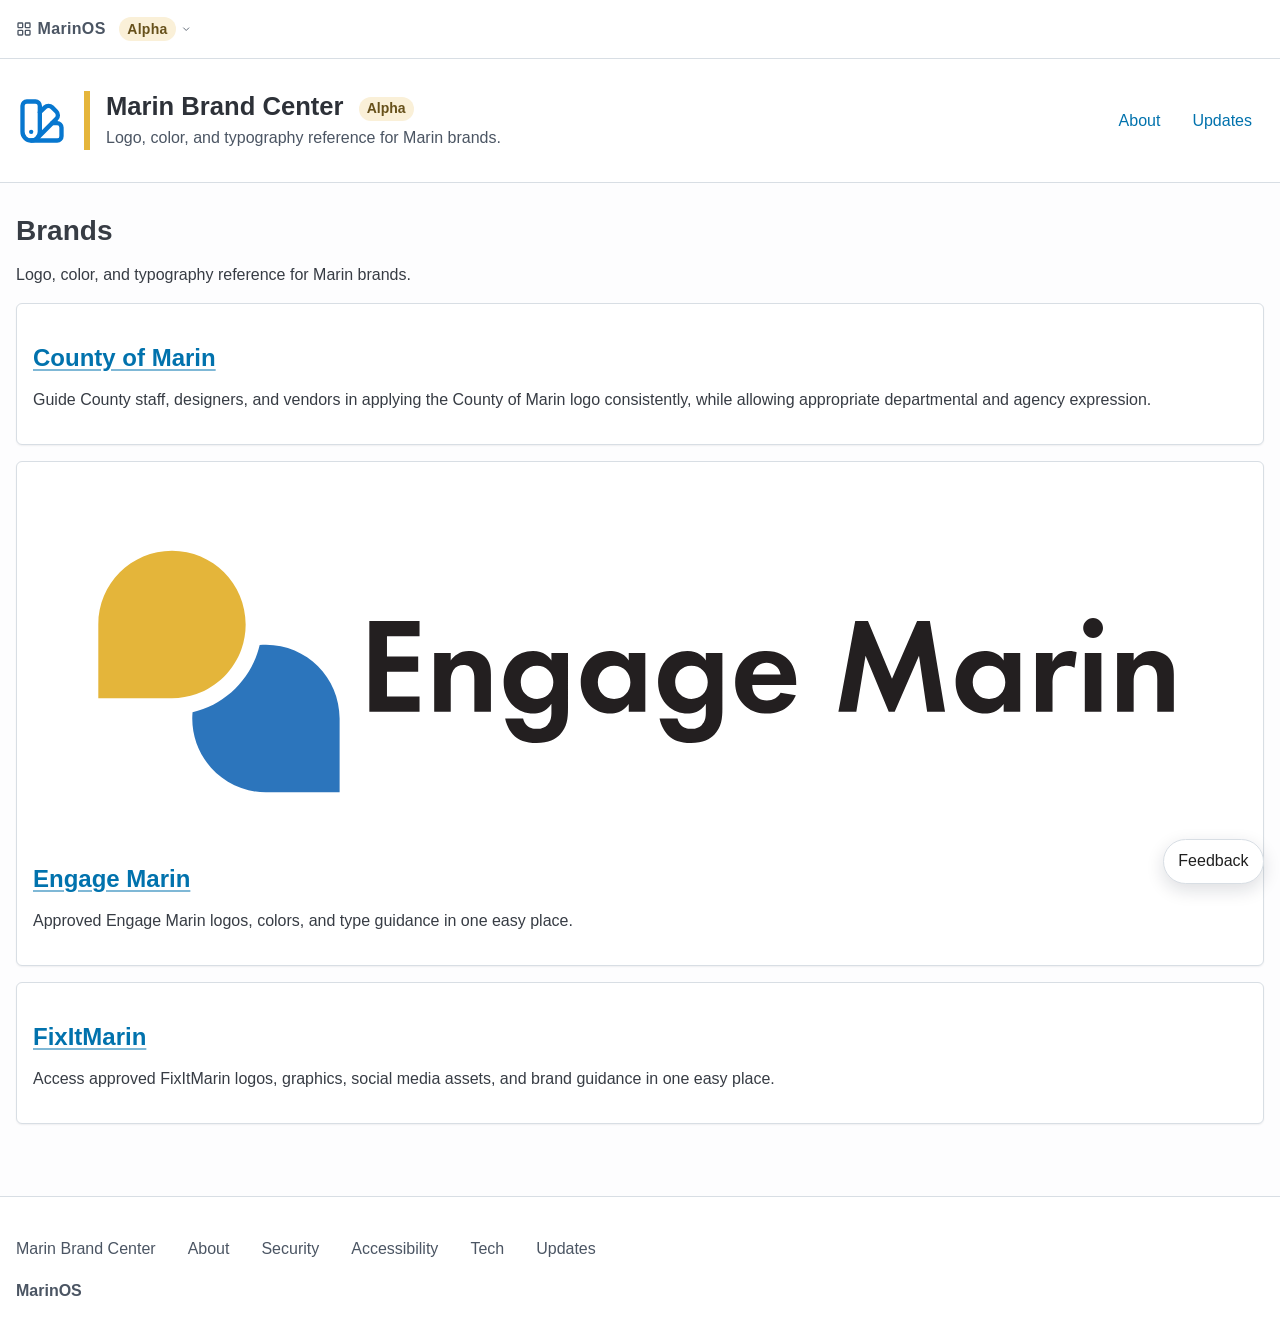
==== index.html @ d4b9179e "Add Engage Marin to the Brand Center Engage Marin now has its own page with its logos, colors, and f" ====
<!doctype html>
<html lang="en">
  <head>
    <meta charset="utf-8">
    <meta name="viewport" content="width=device-width, initial-scale=1">
    <title>Marin Brand Center | County of Marin</title><link rel="icon" type="image/svg+xml" href="data:image/svg+xml,%3Csvg xmlns='http://www.w3.org/2000/svg' viewBox='0 0 48 48'%3E%3Crect width='48' height='48' rx='10' fill='%23000'/%3E%3Cg fill='none' stroke='%23e5b53b' stroke-width='3.2' stroke-linecap='round' stroke-linejoin='round' transform='translate(9,9) scale(1.25)'%3E%3Cpath d='M11 17a4 4 0 0 1-8 0V5a2 2 0 0 1 2-2h4a2 2 0 0 1 2 2Z'/%3E%3Cpath d='M16.7 13H19a2 2 0 0 1 2 2v4a2 2 0 0 1-2 2H7'/%3E%3Cpath d='M 7 17h.01'/%3E%3Cpath d='m11 8 2.3-2.3a2.4 2.4 0 0 1 3.404.004L18.6 7.6a2.4 2.4 0 0 1 .026 3.434L9.9 19.8'/%3E%3C/g%3E%3C/svg%3E">
    <meta name="description" content="Logo, color, and typography reference for Marin brands.">
    <link rel="stylesheet" href="vendor/marinos/marinos.css">
    <script src="vendor/marinos/marinos.js" defer></script>
    <link rel="stylesheet" href="assets/app.css">
  </head>
  <body data-app-id="marin-brand">
    <a class="skip-link" href="#main">Skip to main content</a>
    <marin-os-banner></marin-os-banner>

    <marin-app-header
      app-name="Marin Brand Center"
      app-description="Logo, color, and typography reference for Marin brands."
    >
      <template data-icon>
        <svg viewBox="0 0 24 24"><path d="M11 17a4 4 0 0 1-8 0V5a2 2 0 0 1 2-2h4a2 2 0 0 1 2 2Z"/><path d="M16.7 13H19a2 2 0 0 1 2 2v4a2 2 0 0 1-2 2H7"/><path d="M 7 17h.01"/><path d="m11 8 2.3-2.3a2.4 2.4 0 0 1 3.404.004L18.6 7.6a2.4 2.4 0 0 1 .026 3.434L9.9 19.8"/></svg>
      </template>
    </marin-app-header>
    <main id="main" class="container app-main" tabindex="-1">
      <div id="app-status-message" role="status" aria-live="polite"></div>
      <section id="start" class="app-page-heading" data-tab-section="start">
        <h2>Brands</h2>
        <p>Logo, color, and typography reference for Marin brands.</p>
        <div class="directory-grid brand-directory">
          <!-- BRANDS:START — regenerated by scripts/build-all.js from brands/*/brand.json. Do not hand-edit between these markers; add a brand under brands/ instead. -->
          <article class="app-card directory-card"><img class="brand-card__preview" src="brands/county-of-marin/assets/reference-previews/primary-logo-reference.png" alt="" loading="lazy"><h3><a href="brands/county-of-marin/">County of Marin</a></h3><p>Guide County staff, designers, and vendors in applying the County of Marin logo consistently, while allowing appropriate departmental and agency expression.</p></article>
          <article class="app-card directory-card"><img class="brand-card__preview" src="brands/engage-marin/assets/logos/engage-marin-logo.svg" alt="" loading="lazy"><h3><a href="brands/engage-marin/">Engage Marin</a></h3><p>Approved Engage Marin logos, colors, and type guidance in one easy place.</p></article>
          <article class="app-card directory-card"><img class="brand-card__preview" src="brands/fixitmarin/assets/reference-previews/primary-logo-reference.jpg" alt="" loading="lazy"><h3><a href="brands/fixitmarin/">FixItMarin</a></h3><p>Access approved FixItMarin logos, graphics, social media assets, and brand guidance in one easy place.</p></article>
          <!-- BRANDS:END -->
        </div>
      </section>
      <marin-app-info
        app-name="Marin Brand Center"
        repo="marin-brand"
        security-src="security.json"
      >
        <template data-about>
          <p>Marin Brand Center is the reference library for Marin brands. Each brand has its own page with logos, colors, and typography for staff, designers, and vendors.</p>
        </template>
      </marin-app-info>
    </main>
    <marin-app-footer app-name="Marin Brand Center"></marin-app-footer>
    <marin-app-feedback></marin-app-feedback>
    <script src="assets/app.js"></script>
  </body>
</html>
---- vendor/marinos/marinos.css ----
/* Generated: Pico + pinned Marin UI + policy adapters + shell integration. */
@charset "UTF-8";/*!
 * Pico CSS ✨ v2.1.1 (https://picocss.com)
 * Copyright 2019-2025 - Licensed under MIT
 */:host,:root{--pico-font-family-emoji:"Apple Color Emoji","Segoe UI Emoji","Segoe UI Symbol","Noto Color Emoji";--pico-font-family-sans-serif:system-ui,"Segoe UI",Roboto,Oxygen,Ubuntu,Cantarell,Helvetica,Arial,"Helvetica Neue",sans-serif,var(--pico-font-family-emoji);--pico-font-family-monospace:ui-monospace,SFMono-Regular,"SF Mono",Menlo,Consolas,"Liberation Mono",monospace,var(--pico-font-family-emoji);--pico-font-family:var(--pico-font-family-sans-serif);--pico-line-height:1.5;--pico-font-weight:400;--pico-font-size:100%;--pico-text-underline-offset:0.1rem;--pico-border-radius:0.25rem;--pico-border-width:0.0625rem;--pico-outline-width:0.125rem;--pico-transition:0.2s ease-in-out;--pico-spacing:1rem;--pico-typography-spacing-vertical:1rem;--pico-block-spacing-vertical:var(--pico-spacing);--pico-block-spacing-horizontal:var(--pico-spacing);--pico-grid-column-gap:var(--pico-spacing);--pico-grid-row-gap:var(--pico-spacing);--pico-form-element-spacing-vertical:0.75rem;--pico-form-element-spacing-horizontal:1rem;--pico-group-box-shadow:0 0 0 rgba(0, 0, 0, 0);--pico-group-box-shadow-focus-with-button:0 0 0 var(--pico-outline-width) var(--pico-primary-focus);--pico-group-box-shadow-focus-with-input:0 0 0 0.0625rem var(--pico-form-element-border-color);--pico-modal-overlay-backdrop-filter:blur(0.375rem);--pico-nav-element-spacing-vertical:1rem;--pico-nav-element-spacing-horizontal:0.5rem;--pico-nav-link-spacing-vertical:0.5rem;--pico-nav-link-spacing-horizontal:0.5rem;--pico-nav-breadcrumb-divider:">";--pico-icon-checkbox:url("data:image/svg+xml,%3Csvg xmlns='http://www.w3.org/2000/svg' width='24' height='24' viewBox='0 0 24 24' fill='none' stroke='rgb(255, 255, 255)' stroke-width='4' stroke-linecap='round' stroke-linejoin='round'%3E%3Cpolyline points='20 6 9 17 4 12'%3E%3C/polyline%3E%3C/svg%3E");--pico-icon-minus:url("data:image/svg+xml,%3Csvg xmlns='http://www.w3.org/2000/svg' width='24' height='24' viewBox='0 0 24 24' fill='none' stroke='rgb(255, 255, 255)' stroke-width='4' stroke-linecap='round' stroke-linejoin='round'%3E%3Cline x1='5' y1='12' x2='19' y2='12'%3E%3C/line%3E%3C/svg%3E");--pico-icon-chevron:url("data:image/svg+xml,%3Csvg xmlns='http://www.w3.org/2000/svg' width='24' height='24' viewBox='0 0 24 24' fill='none' stroke='rgb(136, 145, 164)' stroke-width='2' stroke-linecap='round' stroke-linejoin='round'%3E%3Cpolyline points='6 9 12 15 18 9'%3E%3C/polyline%3E%3C/svg%3E");--pico-icon-date:url("data:image/svg+xml,%3Csvg xmlns='http://www.w3.org/2000/svg' width='24' height='24' viewBox='0 0 24 24' fill='none' stroke='rgb(136, 145, 164)' stroke-width='2' stroke-linecap='round' stroke-linejoin='round'%3E%3Crect x='3' y='4' width='18' height='18' rx='2' ry='2'%3E%3C/rect%3E%3Cline x1='16' y1='2' x2='16' y2='6'%3E%3C/line%3E%3Cline x1='8' y1='2' x2='8' y2='6'%3E%3C/line%3E%3Cline x1='3' y1='10' x2='21' y2='10'%3E%3C/line%3E%3C/svg%3E");--pico-icon-time:url("data:image/svg+xml,%3Csvg xmlns='http://www.w3.org/2000/svg' width='24' height='24' viewBox='0 0 24 24' fill='none' stroke='rgb(136, 145, 164)' stroke-width='2' stroke-linecap='round' stroke-linejoin='round'%3E%3Ccircle cx='12' cy='12' r='10'%3E%3C/circle%3E%3Cpolyline points='12 6 12 12 16 14'%3E%3C/polyline%3E%3C/svg%3E");--pico-icon-search:url("data:image/svg+xml,%3Csvg xmlns='http://www.w3.org/2000/svg' width='24' height='24' viewBox='0 0 24 24' fill='none' stroke='rgb(136, 145, 164)' stroke-width='1.5' stroke-linecap='round' stroke-linejoin='round'%3E%3Ccircle cx='11' cy='11' r='8'%3E%3C/circle%3E%3Cline x1='21' y1='21' x2='16.65' y2='16.65'%3E%3C/line%3E%3C/svg%3E");--pico-icon-close:url("data:image/svg+xml,%3Csvg xmlns='http://www.w3.org/2000/svg' width='24' height='24' viewBox='0 0 24 24' fill='none' stroke='rgb(136, 145, 164)' stroke-width='3' stroke-linecap='round' stroke-linejoin='round'%3E%3Cline x1='18' y1='6' x2='6' y2='18'%3E%3C/line%3E%3Cline x1='6' y1='6' x2='18' y2='18'%3E%3C/line%3E%3C/svg%3E");--pico-icon-loading:url("data:image/svg+xml,%3Csvg fill='none' height='24' width='24' viewBox='0 0 24 24' xmlns='http://www.w3.org/2000/svg' %3E%3Cstyle%3E g %7B animation: rotate 2s linear infinite; transform-origin: center center; %7D circle %7B stroke-dasharray: 75,100; stroke-dashoffset: -5; animation: dash 1.5s ease-in-out infinite; stroke-linecap: round; %7D @keyframes rotate %7B 0%25 %7B transform: rotate(0deg); %7D 100%25 %7B transform: rotate(360deg); %7D %7D @keyframes dash %7B 0%25 %7B stroke-dasharray: 1,100; stroke-dashoffset: 0; %7D 50%25 %7B stroke-dasharray: 44.5,100; stroke-dashoffset: -17.5; %7D 100%25 %7B stroke-dasharray: 44.5,100; stroke-dashoffset: -62; %7D %7D %3C/style%3E%3Cg%3E%3Ccircle cx='12' cy='12' r='10' fill='none' stroke='rgb(136, 145, 164)' stroke-width='4' /%3E%3C/g%3E%3C/svg%3E")}@media (min-width:576px){:host,:root{--pico-font-size:106.25%}}@media (min-width:768px){:host,:root{--pico-font-size:112.5%}}@media (min-width:1024px){:host,:root{--pico-font-size:118.75%}}@media (min-width:1280px){:host,:root{--pico-font-size:125%}}@media (min-width:1536px){:host,:root{--pico-font-size:131.25%}}a{--pico-text-decoration:underline}a.contrast,a.secondary{--pico-text-decoration:underline}small{--pico-font-size:0.875em}h1,h2,h3,h4,h5,h6{--pico-font-weight:700}h1{--pico-font-size:2rem;--pico-line-height:1.125;--pico-typography-spacing-top:3rem}h2{--pico-font-size:1.75rem;--pico-line-height:1.15;--pico-typography-spacing-top:2.625rem}h3{--pico-font-size:1.5rem;--pico-line-height:1.175;--pico-typography-spacing-top:2.25rem}h4{--pico-font-size:1.25rem;--pico-line-height:1.2;--pico-typography-spacing-top:1.874rem}h5{--pico-font-size:1.125rem;--pico-line-height:1.225;--pico-typography-spacing-top:1.6875rem}h6{--pico-font-size:1rem;--pico-line-height:1.25;--pico-typography-spacing-top:1.5rem}tfoot td,tfoot th,thead td,thead th{--pico-font-weight:600;--pico-border-width:0.1875rem}code,kbd,pre,samp{--pico-font-family:var(--pico-font-family-monospace)}kbd{--pico-font-weight:bolder}:where(select,textarea),input:not([type=submit],[type=button],[type=reset],[type=checkbox],[type=radio],[type=file]){--pico-outline-width:0.0625rem}[type=search]{--pico-border-radius:5rem}[type=checkbox],[type=radio]{--pico-border-width:0.125rem}[type=checkbox][role=switch]{--pico-border-width:0.1875rem}details.dropdown summary:not([role=button]){--pico-outline-width:0.0625rem}nav details.dropdown summary:focus-visible{--pico-outline-width:0.125rem}[role=search]{--pico-border-radius:5rem}[role=group]:has(button.secondary:focus,[type=submit].secondary:focus,[type=button].secondary:focus,[role=button].secondary:focus),[role=search]:has(button.secondary:focus,[type=submit].secondary:focus,[type=button].secondary:focus,[role=button].secondary:focus){--pico-group-box-shadow-focus-with-button:0 0 0 var(--pico-outline-width) var(--pico-secondary-focus)}[role=group]:has(button.contrast:focus,[type=submit].contrast:focus,[type=button].contrast:focus,[role=button].contrast:focus),[role=search]:has(button.contrast:focus,[type=submit].contrast:focus,[type=button].contrast:focus,[role=button].contrast:focus){--pico-group-box-shadow-focus-with-button:0 0 0 var(--pico-outline-width) var(--pico-contrast-focus)}[role=group] [role=button],[role=group] [type=button],[role=group] [type=submit],[role=group] button,[role=search] [role=button],[role=search] [type=button],[role=search] [type=submit],[role=search] button{--pico-form-element-spacing-horizontal:2rem}details summary[role=button]:not(.outline)::after{filter:brightness(0) invert(1)}[aria-busy=true]:not(input,select,textarea):is(button,[type=submit],[type=button],[type=reset],[role=button]):not(.outline)::before{filter:brightness(0) invert(1)}:host(:not([data-theme=dark])),:root:not([data-theme=dark]),[data-theme=light]{color-scheme:light;--pico-background-color:#fff;--pico-color:#373c44;--pico-text-selection-color:rgba(2, 154, 232, 0.25);--pico-muted-color:#646b79;--pico-muted-border-color:rgb(231, 234, 239.5);--pico-primary:#0172ad;--pico-primary-background:#0172ad;--pico-primary-border:var(--pico-primary-background);--pico-primary-underline:rgba(1, 114, 173, 0.5);--pico-primary-hover:#015887;--pico-primary-hover-background:#02659a;--pico-primary-hover-border:var(--pico-primary-hover-background);--pico-primary-hover-underline:var(--pico-primary-hover);--pico-primary-focus:rgba(2, 154, 232, 0.5);--pico-primary-inverse:#fff;--pico-secondary:#5d6b89;--pico-secondary-background:#525f7a;--pico-secondary-border:var(--pico-secondary-background);--pico-secondary-underline:rgba(93, 107, 137, 0.5);--pico-secondary-hover:#48536b;--pico-secondary-hover-background:#48536b;--pico-secondary-hover-border:var(--pico-secondary-hover-background);--pico-secondary-hover-underline:var(--pico-secondary-hover);--pico-secondary-focus:rgba(93, 107, 137, 0.25);--pico-secondary-inverse:#fff;--pico-contrast:#181c25;--pico-contrast-background:#181c25;--pico-contrast-border:var(--pico-contrast-background);--pico-contrast-underline:rgba(24, 28, 37, 0.5);--pico-contrast-hover:#000;--pico-contrast-hover-background:#000;--pico-contrast-hover-border:var(--pico-contrast-hover-background);--pico-contrast-hover-underline:var(--pico-secondary-hover);--pico-contrast-focus:rgba(93, 107, 137, 0.25);--pico-contrast-inverse:#fff;--pico-box-shadow:0.0145rem 0.029rem 0.174rem rgba(129, 145, 181, 0.01698),0.0335rem 0.067rem 0.402rem rgba(129, 145, 181, 0.024),0.0625rem 0.125rem 0.75rem rgba(129, 145, 181, 0.03),0.1125rem 0.225rem 1.35rem rgba(129, 145, 181, 0.036),0.2085rem 0.417rem 2.502rem rgba(129, 145, 181, 0.04302),0.5rem 1rem 6rem rgba(129, 145, 181, 0.06),0 0 0 0.0625rem rgba(129, 145, 181, 0.015);--pico-h1-color:#2d3138;--pico-h2-color:#373c44;--pico-h3-color:#424751;--pico-h4-color:#4d535e;--pico-h5-color:#5c6370;--pico-h6-color:#646b79;--pico-mark-background-color:rgb(252.5, 230.5, 191.5);--pico-mark-color:#0f1114;--pico-ins-color:rgb(28.5, 105.5, 84);--pico-del-color:rgb(136, 56.5, 53);--pico-blockquote-border-color:var(--pico-muted-border-color);--pico-blockquote-footer-color:var(--pico-muted-color);--pico-button-box-shadow:0 0 0 rgba(0, 0, 0, 0);--pico-button-hover-box-shadow:0 0 0 rgba(0, 0, 0, 0);--pico-table-border-color:var(--pico-muted-border-color);--pico-table-row-stripped-background-color:rgba(111, 120, 135, 0.0375);--pico-code-background-color:rgb(243, 244.5, 246.75);--pico-code-color:#646b79;--pico-code-kbd-background-color:var(--pico-color);--pico-code-kbd-color:var(--pico-background-color);--pico-form-element-background-color:rgb(251, 251.5, 252.25);--pico-form-element-selected-background-color:#dfe3eb;--pico-form-element-border-color:#cfd5e2;--pico-form-element-color:#23262c;--pico-form-element-placeholder-color:var(--pico-muted-color);--pico-form-element-active-background-color:#fff;--pico-form-element-active-border-color:var(--pico-primary-border);--pico-form-element-focus-color:var(--pico-primary-border);--pico-form-element-disabled-opacity:0.5;--pico-form-element-invalid-border-color:rgb(183.5, 105.5, 106.5);--pico-form-element-invalid-active-border-color:rgb(200.25, 79.25, 72.25);--pico-form-element-invalid-focus-color:var(--pico-form-element-invalid-active-border-color);--pico-form-element-valid-border-color:rgb(76, 154.5, 137.5);--pico-form-element-valid-active-border-color:rgb(39, 152.75, 118.75);--pico-form-element-valid-focus-color:var(--pico-form-element-valid-active-border-color);--pico-switch-background-color:#bfc7d9;--pico-switch-checked-background-color:var(--pico-primary-background);--pico-switch-color:#fff;--pico-switch-thumb-box-shadow:0 0 0 rgba(0, 0, 0, 0);--pico-range-border-color:#dfe3eb;--pico-range-active-border-color:#bfc7d9;--pico-range-thumb-border-color:var(--pico-background-color);--pico-range-thumb-color:var(--pico-secondary-background);--pico-range-thumb-active-color:var(--pico-primary-background);--pico-accordion-border-color:var(--pico-muted-border-color);--pico-accordion-active-summary-color:var(--pico-primary-hover);--pico-accordion-close-summary-color:var(--pico-color);--pico-accordion-open-summary-color:var(--pico-muted-color);--pico-card-background-color:var(--pico-background-color);--pico-card-border-color:var(--pico-muted-border-color);--pico-card-box-shadow:var(--pico-box-shadow);--pico-card-sectioning-background-color:rgb(251, 251.5, 252.25);--pico-dropdown-background-color:#fff;--pico-dropdown-border-color:#eff1f4;--pico-dropdown-box-shadow:var(--pico-box-shadow);--pico-dropdown-color:var(--pico-color);--pico-dropdown-hover-background-color:#eff1f4;--pico-loading-spinner-opacity:0.5;--pico-modal-overlay-background-color:rgba(232, 234, 237, 0.75);--pico-progress-background-color:#dfe3eb;--pico-progress-color:var(--pico-primary-background);--pico-tooltip-background-color:var(--pico-contrast-background);--pico-tooltip-color:var(--pico-contrast-inverse);--pico-icon-valid:url("data:image/svg+xml,%3Csvg xmlns='http://www.w3.org/2000/svg' width='24' height='24' viewBox='0 0 24 24' fill='none' stroke='rgb(76, 154.5, 137.5)' stroke-width='2' stroke-linecap='round' stroke-linejoin='round'%3E%3Cpolyline points='20 6 9 17 4 12'%3E%3C/polyline%3E%3C/svg%3E");--pico-icon-invalid:url("data:image/svg+xml,%3Csvg xmlns='http://www.w3.org/2000/svg' width='24' height='24' viewBox='0 0 24 24' fill='none' stroke='rgb(200.25, 79.25, 72.25)' stroke-width='2' stroke-linecap='round' stroke-linejoin='round'%3E%3Ccircle cx='12' cy='12' r='10'%3E%3C/circle%3E%3Cline x1='12' y1='8' x2='12' y2='12'%3E%3C/line%3E%3Cline x1='12' y1='16' x2='12.01' y2='16'%3E%3C/line%3E%3C/svg%3E")}:host(:not([data-theme=dark])) input:is([type=submit],[type=button],[type=reset],[type=checkbox],[type=radio],[type=file]),:root:not([data-theme=dark]) input:is([type=submit],[type=button],[type=reset],[type=checkbox],[type=radio],[type=file]),[data-theme=light] input:is([type=submit],[type=button],[type=reset],[type=checkbox],[type=radio],[type=file]){--pico-form-element-focus-color:var(--pico-primary-focus)}@media only screen and (prefers-color-scheme:dark){:host(:not([data-theme])),:root:not([data-theme]){color-scheme:dark;--pico-background-color:rgb(19, 22.5, 30.5);--pico-color:#c2c7d0;--pico-text-selection-color:rgba(1, 170, 255, 0.1875);--pico-muted-color:#7b8495;--pico-muted-border-color:#202632;--pico-primary:#01aaff;--pico-primary-background:#0172ad;--pico-primary-border:var(--pico-primary-background);--pico-primary-underline:rgba(1, 170, 255, 0.5);--pico-primary-hover:#79c0ff;--pico-primary-hover-background:#017fc0;--pico-primary-hover-border:var(--pico-primary-hover-background);--pico-primary-hover-underline:var(--pico-primary-hover);--pico-primary-focus:rgba(1, 170, 255, 0.375);--pico-primary-inverse:#fff;--pico-secondary:#969eaf;--pico-secondary-background:#525f7a;--pico-secondary-border:var(--pico-secondary-background);--pico-secondary-underline:rgba(150, 158, 175, 0.5);--pico-secondary-hover:#b3b9c5;--pico-secondary-hover-background:#5d6b89;--pico-secondary-hover-border:var(--pico-secondary-hover-background);--pico-secondary-hover-underline:var(--pico-secondary-hover);--pico-secondary-focus:rgba(144, 158, 190, 0.25);--pico-secondary-inverse:#fff;--pico-contrast:#dfe3eb;--pico-contrast-background:#eff1f4;--pico-contrast-border:var(--pico-contrast-background);--pico-contrast-underline:rgba(223, 227, 235, 0.5);--pico-contrast-hover:#fff;--pico-contrast-hover-background:#fff;--pico-contrast-hover-border:var(--pico-contrast-hover-background);--pico-contrast-hover-underline:var(--pico-contrast-hover);--pico-contrast-focus:rgba(207, 213, 226, 0.25);--pico-contrast-inverse:#000;--pico-box-shadow:0.0145rem 0.029rem 0.174rem rgba(7, 8.5, 12, 0.01698),0.0335rem 0.067rem 0.402rem rgba(7, 8.5, 12, 0.024),0.0625rem 0.125rem 0.75rem rgba(7, 8.5, 12, 0.03),0.1125rem 0.225rem 1.35rem rgba(7, 8.5, 12, 0.036),0.2085rem 0.417rem 2.502rem rgba(7, 8.5, 12, 0.04302),0.5rem 1rem 6rem rgba(7, 8.5, 12, 0.06),0 0 0 0.0625rem rgba(7, 8.5, 12, 0.015);--pico-h1-color:#f0f1f3;--pico-h2-color:#e0e3e7;--pico-h3-color:#c2c7d0;--pico-h4-color:#b3b9c5;--pico-h5-color:#a4acba;--pico-h6-color:#8891a4;--pico-mark-background-color:#014063;--pico-mark-color:#fff;--pico-ins-color:#62af9a;--pico-del-color:rgb(205.5, 126, 123);--pico-blockquote-border-color:var(--pico-muted-border-color);--pico-blockquote-footer-color:var(--pico-muted-color);--pico-button-box-shadow:0 0 0 rgba(0, 0, 0, 0);--pico-button-hover-box-shadow:0 0 0 rgba(0, 0, 0, 0);--pico-table-border-color:var(--pico-muted-border-color);--pico-table-row-stripped-background-color:rgba(111, 120, 135, 0.0375);--pico-code-background-color:rgb(26, 30.5, 40.25);--pico-code-color:#8891a4;--pico-code-kbd-background-color:var(--pico-color);--pico-code-kbd-color:var(--pico-background-color);--pico-form-element-background-color:rgb(28, 33, 43.5);--pico-form-element-selected-background-color:#2a3140;--pico-form-element-border-color:#2a3140;--pico-form-element-color:#e0e3e7;--pico-form-element-placeholder-color:#8891a4;--pico-form-element-active-background-color:rgb(26, 30.5, 40.25);--pico-form-element-active-border-color:var(--pico-primary-border);--pico-form-element-focus-color:var(--pico-primary-border);--pico-form-element-disabled-opacity:0.5;--pico-form-element-invalid-border-color:rgb(149.5, 74, 80);--pico-form-element-invalid-active-border-color:rgb(183.25, 63.5, 59);--pico-form-element-invalid-focus-color:var(--pico-form-element-invalid-active-border-color);--pico-form-element-valid-border-color:#2a7b6f;--pico-form-element-valid-active-border-color:rgb(22, 137, 105.5);--pico-form-element-valid-focus-color:var(--pico-form-element-valid-active-border-color);--pico-switch-background-color:#333c4e;--pico-switch-checked-background-color:var(--pico-primary-background);--pico-switch-color:#fff;--pico-switch-thumb-box-shadow:0 0 0 rgba(0, 0, 0, 0);--pico-range-border-color:#202632;--pico-range-active-border-color:#2a3140;--pico-range-thumb-border-color:var(--pico-background-color);--pico-range-thumb-color:var(--pico-secondary-background);--pico-range-thumb-active-color:var(--pico-primary-background);--pico-accordion-border-color:var(--pico-muted-border-color);--pico-accordion-active-summary-color:var(--pico-primary-hover);--pico-accordion-close-summary-color:var(--pico-color);--pico-accordion-open-summary-color:var(--pico-muted-color);--pico-card-background-color:#181c25;--pico-card-border-color:var(--pico-card-background-color);--pico-card-box-shadow:var(--pico-box-shadow);--pico-card-sectioning-background-color:rgb(26, 30.5, 40.25);--pico-dropdown-background-color:#181c25;--pico-dropdown-border-color:#202632;--pico-dropdown-box-shadow:var(--pico-box-shadow);--pico-dropdown-color:var(--pico-color);--pico-dropdown-hover-background-color:#202632;--pico-loading-spinner-opacity:0.5;--pico-modal-overlay-background-color:rgba(7.5, 8.5, 10, 0.75);--pico-progress-background-color:#202632;--pico-progress-color:var(--pico-primary-background);--pico-tooltip-background-color:var(--pico-contrast-background);--pico-tooltip-color:var(--pico-contrast-inverse);--pico-icon-valid:url("data:image/svg+xml,%3Csvg xmlns='http://www.w3.org/2000/svg' width='24' height='24' viewBox='0 0 24 24' fill='none' stroke='rgb(42, 123, 111)' stroke-width='2' stroke-linecap='round' stroke-linejoin='round'%3E%3Cpolyline points='20 6 9 17 4 12'%3E%3C/polyline%3E%3C/svg%3E");--pico-icon-invalid:url("data:image/svg+xml,%3Csvg xmlns='http://www.w3.org/2000/svg' width='24' height='24' viewBox='0 0 24 24' fill='none' stroke='rgb(149.5, 74, 80)' stroke-width='2' stroke-linecap='round' stroke-linejoin='round'%3E%3Ccircle cx='12' cy='12' r='10'%3E%3C/circle%3E%3Cline x1='12' y1='8' x2='12' y2='12'%3E%3C/line%3E%3Cline x1='12' y1='16' x2='12.01' y2='16'%3E%3C/line%3E%3C/svg%3E")}:host(:not([data-theme])) input:is([type=submit],[type=button],[type=reset],[type=checkbox],[type=radio],[type=file]),:root:not([data-theme]) input:is([type=submit],[type=button],[type=reset],[type=checkbox],[type=radio],[type=file]){--pico-form-element-focus-color:var(--pico-primary-focus)}:host(:not([data-theme])) details summary[role=button].contrast:not(.outline)::after,:root:not([data-theme]) details summary[role=button].contrast:not(.outline)::after{filter:brightness(0)}:host(:not([data-theme])) [aria-busy=true]:not(input,select,textarea).contrast:is(button,[type=submit],[type=button],[type=reset],[role=button]):not(.outline)::before,:root:not([data-theme]) [aria-busy=true]:not(input,select,textarea).contrast:is(button,[type=submit],[type=button],[type=reset],[role=button]):not(.outline)::before{filter:brightness(0)}}[data-theme=dark]{color-scheme:dark;--pico-background-color:rgb(19, 22.5, 30.5);--pico-color:#c2c7d0;--pico-text-selection-color:rgba(1, 170, 255, 0.1875);--pico-muted-color:#7b8495;--pico-muted-border-color:#202632;--pico-primary:#01aaff;--pico-primary-background:#0172ad;--pico-primary-border:var(--pico-primary-background);--pico-primary-underline:rgba(1, 170, 255, 0.5);--pico-primary-hover:#79c0ff;--pico-primary-hover-background:#017fc0;--pico-primary-hover-border:var(--pico-primary-hover-background);--pico-primary-hover-underline:var(--pico-primary-hover);--pico-primary-focus:rgba(1, 170, 255, 0.375);--pico-primary-inverse:#fff;--pico-secondary:#969eaf;--pico-secondary-background:#525f7a;--pico-secondary-border:var(--pico-secondary-background);--pico-secondary-underline:rgba(150, 158, 175, 0.5);--pico-secondary-hover:#b3b9c5;--pico-secondary-hover-background:#5d6b89;--pico-secondary-hover-border:var(--pico-secondary-hover-background);--pico-secondary-hover-underline:var(--pico-secondary-hover);--pico-secondary-focus:rgba(144, 158, 190, 0.25);--pico-secondary-inverse:#fff;--pico-contrast:#dfe3eb;--pico-contrast-background:#eff1f4;--pico-contrast-border:var(--pico-contrast-background);--pico-contrast-underline:rgba(223, 227, 235, 0.5);--pico-contrast-hover:#fff;--pico-contrast-hover-background:#fff;--pico-contrast-hover-border:var(--pico-contrast-hover-background);--pico-contrast-hover-underline:var(--pico-contrast-hover);--pico-contrast-focus:rgba(207, 213, 226, 0.25);--pico-contrast-inverse:#000;--pico-box-shadow:0.0145rem 0.029rem 0.174rem rgba(7, 8.5, 12, 0.01698),0.0335rem 0.067rem 0.402rem rgba(7, 8.5, 12, 0.024),0.0625rem 0.125rem 0.75rem rgba(7, 8.5, 12, 0.03),0.1125rem 0.225rem 1.35rem rgba(7, 8.5, 12, 0.036),0.2085rem 0.417rem 2.502rem rgba(7, 8.5, 12, 0.04302),0.5rem 1rem 6rem rgba(7, 8.5, 12, 0.06),0 0 0 0.0625rem rgba(7, 8.5, 12, 0.015);--pico-h1-color:#f0f1f3;--pico-h2-color:#e0e3e7;--pico-h3-color:#c2c7d0;--pico-h4-color:#b3b9c5;--pico-h5-color:#a4acba;--pico-h6-color:#8891a4;--pico-mark-background-color:#014063;--pico-mark-color:#fff;--pico-ins-color:#62af9a;--pico-del-color:rgb(205.5, 126, 123);--pico-blockquote-border-color:var(--pico-muted-border-color);--pico-blockquote-footer-color:var(--pico-muted-color);--pico-button-box-shadow:0 0 0 rgba(0, 0, 0, 0);--pico-button-hover-box-shadow:0 0 0 rgba(0, 0, 0, 0);--pico-table-border-color:var(--pico-muted-border-color);--pico-table-row-stripped-background-color:rgba(111, 120, 135, 0.0375);--pico-code-background-color:rgb(26, 30.5, 40.25);--pico-code-color:#8891a4;--pico-code-kbd-background-color:var(--pico-color);--pico-code-kbd-color:var(--pico-background-color);--pico-form-element-background-color:rgb(28, 33, 43.5);--pico-form-element-selected-background-color:#2a3140;--pico-form-element-border-color:#2a3140;--pico-form-element-color:#e0e3e7;--pico-form-element-placeholder-color:#8891a4;--pico-form-element-active-background-color:rgb(26, 30.5, 40.25);--pico-form-element-active-border-color:var(--pico-primary-border);--pico-form-element-focus-color:var(--pico-primary-border);--pico-form-element-disabled-opacity:0.5;--pico-form-element-invalid-border-color:rgb(149.5, 74, 80);--pico-form-element-invalid-active-border-color:rgb(183.25, 63.5, 59);--pico-form-element-invalid-focus-color:var(--pico-form-element-invalid-active-border-color);--pico-form-element-valid-border-color:#2a7b6f;--pico-form-element-valid-active-border-color:rgb(22, 137, 105.5);--pico-form-element-valid-focus-color:var(--pico-form-element-valid-active-border-color);--pico-switch-background-color:#333c4e;--pico-switch-checked-background-color:var(--pico-primary-background);--pico-switch-color:#fff;--pico-switch-thumb-box-shadow:0 0 0 rgba(0, 0, 0, 0);--pico-range-border-color:#202632;--pico-range-active-border-color:#2a3140;--pico-range-thumb-border-color:var(--pico-background-color);--pico-range-thumb-color:var(--pico-secondary-background);--pico-range-thumb-active-color:var(--pico-primary-background);--pico-accordion-border-color:var(--pico-muted-border-color);--pico-accordion-active-summary-color:var(--pico-primary-hover);--pico-accordion-close-summary-color:var(--pico-color);--pico-accordion-open-summary-color:var(--pico-muted-color);--pico-card-background-color:#181c25;--pico-card-border-color:var(--pico-card-background-color);--pico-card-box-shadow:var(--pico-box-shadow);--pico-card-sectioning-background-color:rgb(26, 30.5, 40.25);--pico-dropdown-background-color:#181c25;--pico-dropdown-border-color:#202632;--pico-dropdown-box-shadow:var(--pico-box-shadow);--pico-dropdown-color:var(--pico-color);--pico-dropdown-hover-background-color:#202632;--pico-loading-spinner-opacity:0.5;--pico-modal-overlay-background-color:rgba(7.5, 8.5, 10, 0.75);--pico-progress-background-color:#202632;--pico-progress-color:var(--pico-primary-background);--pico-tooltip-background-color:var(--pico-contrast-background);--pico-tooltip-color:var(--pico-contrast-inverse);--pico-icon-valid:url("data:image/svg+xml,%3Csvg xmlns='http://www.w3.org/2000/svg' width='24' height='24' viewBox='0 0 24 24' fill='none' stroke='rgb(42, 123, 111)' stroke-width='2' stroke-linecap='round' stroke-linejoin='round'%3E%3Cpolyline points='20 6 9 17 4 12'%3E%3C/polyline%3E%3C/svg%3E");--pico-icon-invalid:url("data:image/svg+xml,%3Csvg xmlns='http://www.w3.org/2000/svg' width='24' height='24' viewBox='0 0 24 24' fill='none' stroke='rgb(149.5, 74, 80)' stroke-width='2' stroke-linecap='round' stroke-linejoin='round'%3E%3Ccircle cx='12' cy='12' r='10'%3E%3C/circle%3E%3Cline x1='12' y1='8' x2='12' y2='12'%3E%3C/line%3E%3Cline x1='12' y1='16' x2='12.01' y2='16'%3E%3C/line%3E%3C/svg%3E")}[data-theme=dark] input:is([type=submit],[type=button],[type=reset],[type=checkbox],[type=radio],[type=file]){--pico-form-element-focus-color:var(--pico-primary-focus)}[data-theme=dark] details summary[role=button].contrast:not(.outline)::after{filter:brightness(0)}[data-theme=dark] [aria-busy=true]:not(input,select,textarea).contrast:is(button,[type=submit],[type=button],[type=reset],[role=button]):not(.outline)::before{filter:brightness(0)}[type=checkbox],[type=radio],[type=range],progress{accent-color:var(--pico-primary)}*,::after,::before{box-sizing:border-box;background-repeat:no-repeat}::after,::before{text-decoration:inherit;vertical-align:inherit}:where(:host),:where(:root){-webkit-tap-highlight-color:transparent;-webkit-text-size-adjust:100%;-moz-text-size-adjust:100%;text-size-adjust:100%;background-color:var(--pico-background-color);color:var(--pico-color);font-weight:var(--pico-font-weight);font-size:var(--pico-font-size);line-height:var(--pico-line-height);font-family:var(--pico-font-family);text-underline-offset:var(--pico-text-underline-offset);text-rendering:optimizeLegibility;overflow-wrap:break-word;-moz-tab-size:4;-o-tab-size:4;tab-size:4}body{width:100%;margin:0}main{display:block}body>footer,body>header,body>main{padding-block:var(--pico-block-spacing-vertical)}section{margin-bottom:var(--pico-block-spacing-vertical)}.container,.container-fluid{width:100%;margin-right:auto;margin-left:auto;padding-right:var(--pico-spacing);padding-left:var(--pico-spacing)}@media (min-width:576px){.container{max-width:510px;padding-right:0;padding-left:0}}@media (min-width:768px){.container{max-width:700px}}@media (min-width:1024px){.container{max-width:950px}}@media (min-width:1280px){.container{max-width:1200px}}@media (min-width:1536px){.container{max-width:1450px}}.grid{grid-column-gap:var(--pico-grid-column-gap);grid-row-gap:var(--pico-grid-row-gap);display:grid;grid-template-columns:1fr}@media (min-width:768px){.grid{grid-template-columns:repeat(auto-fit,minmax(0%,1fr))}}.grid>*{min-width:0}.overflow-auto{overflow:auto}b,strong{font-weight:bolder}sub,sup{position:relative;font-size:.75em;line-height:0;vertical-align:baseline}sub{bottom:-.25em}sup{top:-.5em}address,blockquote,dl,ol,p,pre,table,ul{margin-top:0;margin-bottom:var(--pico-typography-spacing-vertical);color:var(--pico-color);font-style:normal;font-weight:var(--pico-font-weight)}h1,h2,h3,h4,h5,h6{margin-top:0;margin-bottom:var(--pico-typography-spacing-vertical);color:var(--pico-color);font-weight:var(--pico-font-weight);font-size:var(--pico-font-size);line-height:var(--pico-line-height);font-family:var(--pico-font-family)}h1{--pico-color:var(--pico-h1-color)}h2{--pico-color:var(--pico-h2-color)}h3{--pico-color:var(--pico-h3-color)}h4{--pico-color:var(--pico-h4-color)}h5{--pico-color:var(--pico-h5-color)}h6{--pico-color:var(--pico-h6-color)}:where(article,address,blockquote,dl,figure,form,ol,p,pre,table,ul)~:is(h1,h2,h3,h4,h5,h6){margin-top:var(--pico-typography-spacing-top)}p{margin-bottom:var(--pico-typography-spacing-vertical)}hgroup{margin-bottom:var(--pico-typography-spacing-vertical)}hgroup>*{margin-top:0;margin-bottom:0}hgroup>:not(:first-child):last-child{--pico-color:var(--pico-muted-color);--pico-font-weight:unset;font-size:1rem}:where(ol,ul) li{margin-bottom:calc(var(--pico-typography-spacing-vertical) * .25)}:where(dl,ol,ul) :where(dl,ol,ul){margin:0;margin-top:calc(var(--pico-typography-spacing-vertical) * .25)}ul li{list-style:square}mark{padding:.125rem .25rem;background-color:var(--pico-mark-background-color);color:var(--pico-mark-color);vertical-align:baseline}blockquote{display:block;margin:var(--pico-typography-spacing-vertical) 0;padding:var(--pico-spacing);border-right:none;border-left:.25rem solid var(--pico-blockquote-border-color);border-inline-start:0.25rem solid var(--pico-blockquote-border-color);border-inline-end:none}blockquote footer{margin-top:calc(var(--pico-typography-spacing-vertical) * .5);color:var(--pico-blockquote-footer-color)}abbr[title]{border-bottom:1px dotted;text-decoration:none;cursor:help}ins{color:var(--pico-ins-color);text-decoration:none}del{color:var(--pico-del-color)}::-moz-selection{background-color:var(--pico-text-selection-color)}::selection{background-color:var(--pico-text-selection-color)}:where(a:not([role=button])),[role=link]{--pico-color:var(--pico-primary);--pico-background-color:transparent;--pico-underline:var(--pico-primary-underline);outline:0;background-color:var(--pico-background-color);color:var(--pico-color);-webkit-text-decoration:var(--pico-text-decoration);text-decoration:var(--pico-text-decoration);text-decoration-color:var(--pico-underline);text-underline-offset:0.125em;transition:background-color var(--pico-transition),color var(--pico-transition),box-shadow var(--pico-transition),-webkit-text-decoration var(--pico-transition);transition:background-color var(--pico-transition),color var(--pico-transition),text-decoration var(--pico-transition),box-shadow var(--pico-transition);transition:background-color var(--pico-transition),color var(--pico-transition),text-decoration var(--pico-transition),box-shadow var(--pico-transition),-webkit-text-decoration var(--pico-transition)}:where(a:not([role=button])):is([aria-current]:not([aria-current=false]),:hover,:active,:focus),[role=link]:is([aria-current]:not([aria-current=false]),:hover,:active,:focus){--pico-color:var(--pico-primary-hover);--pico-underline:var(--pico-primary-hover-underline);--pico-text-decoration:underline}:where(a:not([role=button])):focus-visible,[role=link]:focus-visible{box-shadow:0 0 0 var(--pico-outline-width) var(--pico-primary-focus)}:where(a:not([role=button])).secondary,[role=link].secondary{--pico-color:var(--pico-secondary);--pico-underline:var(--pico-secondary-underline)}:where(a:not([role=button])).secondary:is([aria-current]:not([aria-current=false]),:hover,:active,:focus),[role=link].secondary:is([aria-current]:not([aria-current=false]),:hover,:active,:focus){--pico-color:var(--pico-secondary-hover);--pico-underline:var(--pico-secondary-hover-underline)}:where(a:not([role=button])).contrast,[role=link].contrast{--pico-color:var(--pico-contrast);--pico-underline:var(--pico-contrast-underline)}:where(a:not([role=button])).contrast:is([aria-current]:not([aria-current=false]),:hover,:active,:focus),[role=link].contrast:is([aria-current]:not([aria-current=false]),:hover,:active,:focus){--pico-color:var(--pico-contrast-hover);--pico-underline:var(--pico-contrast-hover-underline)}a[role=button]{display:inline-block}button{margin:0;overflow:visible;font-family:inherit;text-transform:none}[type=button],[type=reset],[type=submit],button{-webkit-appearance:button}[role=button],[type=button],[type=file]::file-selector-button,[type=reset],[type=submit],button{--pico-background-color:var(--pico-primary-background);--pico-border-color:var(--pico-primary-border);--pico-color:var(--pico-primary-inverse);--pico-box-shadow:var(--pico-button-box-shadow, 0 0 0 rgba(0, 0, 0, 0));padding:var(--pico-form-element-spacing-vertical) var(--pico-form-element-spacing-horizontal);border:var(--pico-border-width) solid var(--pico-border-color);border-radius:var(--pico-border-radius);outline:0;background-color:var(--pico-background-color);box-shadow:var(--pico-box-shadow);color:var(--pico-color);font-weight:var(--pico-font-weight);font-size:1rem;line-height:var(--pico-line-height);text-align:center;text-decoration:none;cursor:pointer;-webkit-user-select:none;-moz-user-select:none;user-select:none;transition:background-color var(--pico-transition),border-color var(--pico-transition),color var(--pico-transition),box-shadow var(--pico-transition)}[role=button]:is(:hover,:active,:focus),[role=button]:is([aria-current]:not([aria-current=false])),[type=button]:is(:hover,:active,:focus),[type=button]:is([aria-current]:not([aria-current=false])),[type=file]::file-selector-button:is(:hover,:active,:focus),[type=file]::file-selector-button:is([aria-current]:not([aria-current=false])),[type=reset]:is(:hover,:active,:focus),[type=reset]:is([aria-current]:not([aria-current=false])),[type=submit]:is(:hover,:active,:focus),[type=submit]:is([aria-current]:not([aria-current=false])),button:is(:hover,:active,:focus),button:is([aria-current]:not([aria-current=false])){--pico-background-color:var(--pico-primary-hover-background);--pico-border-color:var(--pico-primary-hover-border);--pico-box-shadow:var(--pico-button-hover-box-shadow, 0 0 0 rgba(0, 0, 0, 0));--pico-color:var(--pico-primary-inverse)}[role=button]:focus,[role=button]:is([aria-current]:not([aria-current=false])):focus,[type=button]:focus,[type=button]:is([aria-current]:not([aria-current=false])):focus,[type=file]::file-selector-button:focus,[type=file]::file-selector-button:is([aria-current]:not([aria-current=false])):focus,[type=reset]:focus,[type=reset]:is([aria-current]:not([aria-current=false])):focus,[type=submit]:focus,[type=submit]:is([aria-current]:not([aria-current=false])):focus,button:focus,button:is([aria-current]:not([aria-current=false])):focus{--pico-box-shadow:var(--pico-button-hover-box-shadow, 0 0 0 rgba(0, 0, 0, 0)),0 0 0 var(--pico-outline-width) var(--pico-primary-focus)}[type=button],[type=reset],[type=submit]{margin-bottom:var(--pico-spacing)}:is(button,[type=submit],[type=button],[role=button]).secondary,[type=file]::file-selector-button,[type=reset]{--pico-background-color:var(--pico-secondary-background);--pico-border-color:var(--pico-secondary-border);--pico-color:var(--pico-secondary-inverse);cursor:pointer}:is(button,[type=submit],[type=button],[role=button]).secondary:is([aria-current]:not([aria-current=false]),:hover,:active,:focus),[type=file]::file-selector-button:is([aria-current]:not([aria-current=false]),:hover,:active,:focus),[type=reset]:is([aria-current]:not([aria-current=false]),:hover,:active,:focus){--pico-background-color:var(--pico-secondary-hover-background);--pico-border-color:var(--pico-secondary-hover-border);--pico-color:var(--pico-secondary-inverse)}:is(button,[type=submit],[type=button],[role=button]).secondary:focus,:is(button,[type=submit],[type=button],[role=button]).secondary:is([aria-current]:not([aria-current=false])):focus,[type=file]::file-selector-button:focus,[type=file]::file-selector-button:is([aria-current]:not([aria-current=false])):focus,[type=reset]:focus,[type=reset]:is([aria-current]:not([aria-current=false])):focus{--pico-box-shadow:var(--pico-button-hover-box-shadow, 0 0 0 rgba(0, 0, 0, 0)),0 0 0 var(--pico-outline-width) var(--pico-secondary-focus)}:is(button,[type=submit],[type=button],[role=button]).contrast{--pico-background-color:var(--pico-contrast-background);--pico-border-color:var(--pico-contrast-border);--pico-color:var(--pico-contrast-inverse)}:is(button,[type=submit],[type=button],[role=button]).contrast:is([aria-current]:not([aria-current=false]),:hover,:active,:focus){--pico-background-color:var(--pico-contrast-hover-background);--pico-border-color:var(--pico-contrast-hover-border);--pico-color:var(--pico-contrast-inverse)}:is(button,[type=submit],[type=button],[role=button]).contrast:focus,:is(button,[type=submit],[type=button],[role=button]).contrast:is([aria-current]:not([aria-current=false])):focus{--pico-box-shadow:var(--pico-button-hover-box-shadow, 0 0 0 rgba(0, 0, 0, 0)),0 0 0 var(--pico-outline-width) var(--pico-contrast-focus)}:is(button,[type=submit],[type=button],[role=button]).outline,[type=reset].outline{--pico-background-color:transparent;--pico-color:var(--pico-primary);--pico-border-color:var(--pico-primary)}:is(button,[type=submit],[type=button],[role=button]).outline:is([aria-current]:not([aria-current=false]),:hover,:active,:focus),[type=reset].outline:is([aria-current]:not([aria-current=false]),:hover,:active,:focus){--pico-background-color:transparent;--pico-color:var(--pico-primary-hover);--pico-border-color:var(--pico-primary-hover)}:is(button,[type=submit],[type=button],[role=button]).outline.secondary,[type=reset].outline{--pico-color:var(--pico-secondary);--pico-border-color:var(--pico-secondary)}:is(button,[type=submit],[type=button],[role=button]).outline.secondary:is([aria-current]:not([aria-current=false]),:hover,:active,:focus),[type=reset].outline:is([aria-current]:not([aria-current=false]),:hover,:active,:focus){--pico-color:var(--pico-secondary-hover);--pico-border-color:var(--pico-secondary-hover)}:is(button,[type=submit],[type=button],[role=button]).outline.contrast{--pico-color:var(--pico-contrast);--pico-border-color:var(--pico-contrast)}:is(button,[type=submit],[type=button],[role=button]).outline.contrast:is([aria-current]:not([aria-current=false]),:hover,:active,:focus){--pico-color:var(--pico-contrast-hover);--pico-border-color:var(--pico-contrast-hover)}:where(button,[type=submit],[type=reset],[type=button],[role=button])[disabled],:where(fieldset[disabled]) :is(button,[type=submit],[type=button],[type=reset],[role=button]){opacity:.5;pointer-events:none}:where(table){width:100%;border-collapse:collapse;border-spacing:0;text-indent:0}td,th{padding:calc(var(--pico-spacing)/ 2) var(--pico-spacing);border-bottom:var(--pico-border-width) solid var(--pico-table-border-color);background-color:var(--pico-background-color);color:var(--pico-color);font-weight:var(--pico-font-weight);text-align:left;text-align:start}tfoot td,tfoot th{border-top:var(--pico-border-width) solid var(--pico-table-border-color);border-bottom:0}table.striped tbody tr:nth-child(odd) td,table.striped tbody tr:nth-child(odd) th{background-color:var(--pico-table-row-stripped-background-color)}:where(audio,canvas,iframe,img,svg,video){vertical-align:middle}audio,video{display:inline-block}audio:not([controls]){display:none;height:0}:where(iframe){border-style:none}img{max-width:100%;height:auto;border-style:none}:where(svg:not([fill])){fill:currentColor}svg:not(:host),svg:not(:root){overflow:hidden}code,kbd,pre,samp{font-size:.875em;font-family:var(--pico-font-family)}pre code,pre samp{font-size:inherit;font-family:inherit}pre{-ms-overflow-style:scrollbar;overflow:auto}code,kbd,pre,samp{border-radius:var(--pico-border-radius);background:var(--pico-code-background-color);color:var(--pico-code-color);font-weight:var(--pico-font-weight);line-height:initial}code,kbd,samp{display:inline-block;padding:.375rem}pre{display:block;margin-bottom:var(--pico-spacing);overflow-x:auto}pre>code,pre>samp{display:block;padding:var(--pico-spacing);background:0 0;line-height:var(--pico-line-height)}kbd{background-color:var(--pico-code-kbd-background-color);color:var(--pico-code-kbd-color);vertical-align:baseline}figure{display:block;margin:0;padding:0}figure figcaption{padding:calc(var(--pico-spacing) * .5) 0;color:var(--pico-muted-color)}hr{height:0;margin:var(--pico-typography-spacing-vertical) 0;border:0;border-top:1px solid var(--pico-muted-border-color);color:inherit}[hidden],template{display:none!important}canvas{display:inline-block}input,optgroup,select,textarea{margin:0;font-size:1rem;line-height:var(--pico-line-height);font-family:inherit;letter-spacing:inherit}input{overflow:visible}select{text-transform:none}legend{max-width:100%;padding:0;color:inherit;white-space:normal}textarea{overflow:auto}[type=checkbox],[type=radio]{padding:0}::-webkit-inner-spin-button,::-webkit-outer-spin-button{height:auto}[type=search]{-webkit-appearance:textfield;outline-offset:-2px}[type=search]::-webkit-search-decoration{-webkit-appearance:none}::-webkit-file-upload-button{-webkit-appearance:button;font:inherit}::-moz-focus-inner{padding:0;border-style:none}:-moz-focusring{outline:0}:-moz-ui-invalid{box-shadow:none}::-ms-expand{display:none}[type=file],[type=range]{padding:0;border-width:0}input:not([type=checkbox],[type=radio],[type=range]){height:calc(1rem * var(--pico-line-height) + var(--pico-form-element-spacing-vertical) * 2 + var(--pico-border-width) * 2)}fieldset{width:100%;margin:0;margin-bottom:var(--pico-spacing);padding:0;border:0}fieldset legend,label{display:block;margin-bottom:calc(var(--pico-spacing) * .375);color:var(--pico-color);font-weight:var(--pico-form-label-font-weight,var(--pico-font-weight))}fieldset legend{margin-bottom:calc(var(--pico-spacing) * .5)}button[type=submit],input:not([type=checkbox],[type=radio]),select,textarea{width:100%}input:not([type=checkbox],[type=radio],[type=range],[type=file]),select,textarea{-webkit-appearance:none;-moz-appearance:none;appearance:none;padding:var(--pico-form-element-spacing-vertical) var(--pico-form-element-spacing-horizontal)}input,select,textarea{--pico-background-color:var(--pico-form-element-background-color);--pico-border-color:var(--pico-form-element-border-color);--pico-color:var(--pico-form-element-color);--pico-box-shadow:none;border:var(--pico-border-width) solid var(--pico-border-color);border-radius:var(--pico-border-radius);outline:0;background-color:var(--pico-background-color);box-shadow:var(--pico-box-shadow);color:var(--pico-color);font-weight:var(--pico-font-weight);transition:background-color var(--pico-transition),border-color var(--pico-transition),color var(--pico-transition),box-shadow var(--pico-transition)}:where(select,textarea):not([readonly]):is(:active,:focus),input:not([type=submit],[type=button],[type=reset],[type=checkbox],[type=radio],[readonly]):is(:active,:focus){--pico-background-color:var(--pico-form-element-active-background-color)}:where(select,textarea):not([readonly]):is(:active,:focus),input:not([type=submit],[type=button],[type=reset],[role=switch],[readonly]):is(:active,:focus){--pico-border-color:var(--pico-form-element-active-border-color)}:where(select,textarea):not([readonly]):focus,input:not([type=submit],[type=button],[type=reset],[type=range],[type=file],[readonly]):focus{--pico-box-shadow:0 0 0 var(--pico-outline-width) var(--pico-form-element-focus-color)}:where(fieldset[disabled]) :is(input:not([type=submit],[type=button],[type=reset]),select,textarea),input:not([type=submit],[type=button],[type=reset])[disabled],label[aria-disabled=true],select[disabled],textarea[disabled]{opacity:var(--pico-form-element-disabled-opacity);pointer-events:none}label[aria-disabled=true] input[disabled]{opacity:1}:where(input,select,textarea):not([type=checkbox],[type=radio],[type=date],[type=datetime-local],[type=month],[type=time],[type=week],[type=range])[aria-invalid]{padding-right:calc(var(--pico-form-element-spacing-horizontal) + 1.5rem)!important;padding-left:var(--pico-form-element-spacing-horizontal);padding-inline-start:var(--pico-form-element-spacing-horizontal)!important;padding-inline-end:calc(var(--pico-form-element-spacing-horizontal) + 1.5rem)!important;background-position:center right .75rem;background-size:1rem auto;background-repeat:no-repeat}:where(input,select,textarea):not([type=checkbox],[type=radio],[type=date],[type=datetime-local],[type=month],[type=time],[type=week],[type=range])[aria-invalid=false]:not(select){background-image:var(--pico-icon-valid)}:where(input,select,textarea):not([type=checkbox],[type=radio],[type=date],[type=datetime-local],[type=month],[type=time],[type=week],[type=range])[aria-invalid=true]:not(select){background-image:var(--pico-icon-invalid)}:where(input,select,textarea)[aria-invalid=false]{--pico-border-color:var(--pico-form-element-valid-border-color)}:where(input,select,textarea)[aria-invalid=false]:is(:active,:focus){--pico-border-color:var(--pico-form-element-valid-active-border-color)!important}:where(input,select,textarea)[aria-invalid=false]:is(:active,:focus):not([type=checkbox],[type=radio]){--pico-box-shadow:0 0 0 var(--pico-outline-width) var(--pico-form-element-valid-focus-color)!important}:where(input,select,textarea)[aria-invalid=true]{--pico-border-color:var(--pico-form-element-invalid-border-color)}:where(input,select,textarea)[aria-invalid=true]:is(:active,:focus){--pico-border-color:var(--pico-form-element-invalid-active-border-color)!important}:where(input,select,textarea)[aria-invalid=true]:is(:active,:focus):not([type=checkbox],[type=radio]){--pico-box-shadow:0 0 0 var(--pico-outline-width) var(--pico-form-element-invalid-focus-color)!important}[dir=rtl] :where(input,select,textarea):not([type=checkbox],[type=radio]):is([aria-invalid],[aria-invalid=true],[aria-invalid=false]){background-position:center left .75rem}input::-webkit-input-placeholder,input::placeholder,select:invalid,textarea::-webkit-input-placeholder,textarea::placeholder{color:var(--pico-form-element-placeholder-color);opacity:1}input:not([type=checkbox],[type=radio]),select,textarea{margin-bottom:var(--pico-spacing)}select::-ms-expand{border:0;background-color:transparent}select:not([multiple],[size]){padding-right:calc(var(--pico-form-element-spacing-horizontal) + 1.5rem);padding-left:var(--pico-form-element-spacing-horizontal);padding-inline-start:var(--pico-form-element-spacing-horizontal);padding-inline-end:calc(var(--pico-form-element-spacing-horizontal) + 1.5rem);background-image:var(--pico-icon-chevron);background-position:center right .75rem;background-size:1rem auto;background-repeat:no-repeat}select[multiple] option:checked{background:var(--pico-form-element-selected-background-color);color:var(--pico-form-element-color)}[dir=rtl] select:not([multiple],[size]){background-position:center left .75rem}textarea{display:block;resize:vertical}textarea[aria-invalid]{--pico-icon-height:calc(1rem * var(--pico-line-height) + var(--pico-form-element-spacing-vertical) * 2 + var(--pico-border-width) * 2);background-position:top right .75rem!important;background-size:1rem var(--pico-icon-height)!important}:where(input,select,textarea,fieldset,.grid)+small{display:block;width:100%;margin-top:calc(var(--pico-spacing) * -.75);margin-bottom:var(--pico-spacing);color:var(--pico-muted-color)}:where(input,select,textarea,fieldset,.grid)[aria-invalid=false]+small{color:var(--pico-ins-color)}:where(input,select,textarea,fieldset,.grid)[aria-invalid=true]+small{color:var(--pico-del-color)}label>:where(input,select,textarea){margin-top:calc(var(--pico-spacing) * .25)}label:has([type=checkbox],[type=radio]){width:-moz-fit-content;width:fit-content;cursor:pointer}[type=checkbox],[type=radio]{-webkit-appearance:none;-moz-appearance:none;appearance:none;width:1.25em;height:1.25em;margin-top:-.125em;margin-inline-end:.5em;border-width:var(--pico-border-width);vertical-align:middle;cursor:pointer}[type=checkbox]::-ms-check,[type=radio]::-ms-check{display:none}[type=checkbox]:checked,[type=checkbox]:checked:active,[type=checkbox]:checked:focus,[type=radio]:checked,[type=radio]:checked:active,[type=radio]:checked:focus{--pico-background-color:var(--pico-primary-background);--pico-border-color:var(--pico-primary-border);background-image:var(--pico-icon-checkbox);background-position:center;background-size:.75em auto;background-repeat:no-repeat}[type=checkbox]~label,[type=radio]~label{display:inline-block;margin-bottom:0;cursor:pointer}[type=checkbox]~label:not(:last-of-type),[type=radio]~label:not(:last-of-type){margin-inline-end:1em}[type=checkbox]:indeterminate{--pico-background-color:var(--pico-primary-background);--pico-border-color:var(--pico-primary-border);background-image:var(--pico-icon-minus);background-position:center;background-size:.75em auto;background-repeat:no-repeat}[type=radio]{border-radius:50%}[type=radio]:checked,[type=radio]:checked:active,[type=radio]:checked:focus{--pico-background-color:var(--pico-primary-inverse);border-width:.35em;background-image:none}[type=checkbox][role=switch]{--pico-background-color:var(--pico-switch-background-color);--pico-color:var(--pico-switch-color);width:2.25em;height:1.25em;border:var(--pico-border-width) solid var(--pico-border-color);border-radius:1.25em;background-color:var(--pico-background-color);line-height:1.25em}[type=checkbox][role=switch]:not([aria-invalid]){--pico-border-color:var(--pico-switch-background-color)}[type=checkbox][role=switch]:before{display:block;aspect-ratio:1;height:100%;border-radius:50%;background-color:var(--pico-color);box-shadow:var(--pico-switch-thumb-box-shadow);content:"";transition:margin .1s ease-in-out}[type=checkbox][role=switch]:focus{--pico-background-color:var(--pico-switch-background-color);--pico-border-color:var(--pico-switch-background-color)}[type=checkbox][role=switch]:checked{--pico-background-color:var(--pico-switch-checked-background-color);--pico-border-color:var(--pico-switch-checked-background-color);background-image:none}[type=checkbox][role=switch]:checked::before{margin-inline-start:calc(2.25em - 1.25em)}[type=checkbox][role=switch][disabled]{--pico-background-color:var(--pico-border-color)}[type=checkbox][aria-invalid=false]:checked,[type=checkbox][aria-invalid=false]:checked:active,[type=checkbox][aria-invalid=false]:checked:focus,[type=checkbox][role=switch][aria-invalid=false]:checked,[type=checkbox][role=switch][aria-invalid=false]:checked:active,[type=checkbox][role=switch][aria-invalid=false]:checked:focus{--pico-background-color:var(--pico-form-element-valid-border-color)}[type=checkbox]:checked:active[aria-invalid=true],[type=checkbox]:checked:focus[aria-invalid=true],[type=checkbox]:checked[aria-invalid=true],[type=checkbox][role=switch]:checked:active[aria-invalid=true],[type=checkbox][role=switch]:checked:focus[aria-invalid=true],[type=checkbox][role=switch]:checked[aria-invalid=true]{--pico-background-color:var(--pico-form-element-invalid-border-color)}[type=checkbox][aria-invalid=false]:checked,[type=checkbox][aria-invalid=false]:checked:active,[type=checkbox][aria-invalid=false]:checked:focus,[type=checkbox][role=switch][aria-invalid=false]:checked,[type=checkbox][role=switch][aria-invalid=false]:checked:active,[type=checkbox][role=switch][aria-invalid=false]:checked:focus,[type=radio][aria-invalid=false]:checked,[type=radio][aria-invalid=false]:checked:active,[type=radio][aria-invalid=false]:checked:focus{--pico-border-color:var(--pico-form-element-valid-border-color)}[type=checkbox]:checked:active[aria-invalid=true],[type=checkbox]:checked:focus[aria-invalid=true],[type=checkbox]:checked[aria-invalid=true],[type=checkbox][role=switch]:checked:active[aria-invalid=true],[type=checkbox][role=switch]:checked:focus[aria-invalid=true],[type=checkbox][role=switch]:checked[aria-invalid=true],[type=radio]:checked:active[aria-invalid=true],[type=radio]:checked:focus[aria-invalid=true],[type=radio]:checked[aria-invalid=true]{--pico-border-color:var(--pico-form-element-invalid-border-color)}[type=color]::-webkit-color-swatch-wrapper{padding:0}[type=color]::-moz-focus-inner{padding:0}[type=color]::-webkit-color-swatch{border:0;border-radius:calc(var(--pico-border-radius) * .5)}[type=color]::-moz-color-swatch{border:0;border-radius:calc(var(--pico-border-radius) * .5)}input:not([type=checkbox],[type=radio],[type=range],[type=file]):is([type=date],[type=datetime-local],[type=month],[type=time],[type=week]){--pico-icon-position:0.75rem;--pico-icon-width:1rem;padding-right:calc(var(--pico-icon-width) + var(--pico-icon-position));background-image:var(--pico-icon-date);background-position:center right var(--pico-icon-position);background-size:var(--pico-icon-width) auto;background-repeat:no-repeat}input:not([type=checkbox],[type=radio],[type=range],[type=file])[type=time]{background-image:var(--pico-icon-time)}[type=date]::-webkit-calendar-picker-indicator,[type=datetime-local]::-webkit-calendar-picker-indicator,[type=month]::-webkit-calendar-picker-indicator,[type=time]::-webkit-calendar-picker-indicator,[type=week]::-webkit-calendar-picker-indicator{width:var(--pico-icon-width);margin-right:calc(var(--pico-icon-width) * -1);margin-left:var(--pico-icon-position);opacity:0}@-moz-document url-prefix(){[type=date],[type=datetime-local],[type=month],[type=time],[type=week]{padding-right:var(--pico-form-element-spacing-horizontal)!important;background-image:none!important}}[dir=rtl] :is([type=date],[type=datetime-local],[type=month],[type=time],[type=week]){text-align:right}[type=file]{--pico-color:var(--pico-muted-color);margin-left:calc(var(--pico-outline-width) * -1);padding:calc(var(--pico-form-element-spacing-vertical) * .5) 0;padding-left:var(--pico-outline-width);border:0;border-radius:0;background:0 0}[type=file]::file-selector-button{margin-right:calc(var(--pico-spacing)/ 2);padding:calc(var(--pico-form-element-spacing-vertical) * .5) var(--pico-form-element-spacing-horizontal)}[type=file]:is(:hover,:active,:focus)::file-selector-button{--pico-background-color:var(--pico-secondary-hover-background);--pico-border-color:var(--pico-secondary-hover-border)}[type=file]:focus::file-selector-button{--pico-box-shadow:var(--pico-button-hover-box-shadow, 0 0 0 rgba(0, 0, 0, 0)),0 0 0 var(--pico-outline-width) var(--pico-secondary-focus)}[type=range]{-webkit-appearance:none;-moz-appearance:none;appearance:none;width:100%;height:1.25rem;background:0 0}[type=range]::-webkit-slider-runnable-track{width:100%;height:.375rem;border-radius:var(--pico-border-radius);background-color:var(--pico-range-border-color);-webkit-transition:background-color var(--pico-transition),box-shadow var(--pico-transition);transition:background-color var(--pico-transition),box-shadow var(--pico-transition)}[type=range]::-moz-range-track{width:100%;height:.375rem;border-radius:var(--pico-border-radius);background-color:var(--pico-range-border-color);-moz-transition:background-color var(--pico-transition),box-shadow var(--pico-transition);transition:background-color var(--pico-transition),box-shadow var(--pico-transition)}[type=range]::-ms-track{width:100%;height:.375rem;border-radius:var(--pico-border-radius);background-color:var(--pico-range-border-color);-ms-transition:background-color var(--pico-transition),box-shadow var(--pico-transition);transition:background-color var(--pico-transition),box-shadow var(--pico-transition)}[type=range]::-webkit-slider-thumb{-webkit-appearance:none;width:1.25rem;height:1.25rem;margin-top:-.4375rem;border:2px solid var(--pico-range-thumb-border-color);border-radius:50%;background-color:var(--pico-range-thumb-color);cursor:pointer;-webkit-transition:background-color var(--pico-transition),transform var(--pico-transition);transition:background-color var(--pico-transition),transform var(--pico-transition)}[type=range]::-moz-range-thumb{-webkit-appearance:none;width:1.25rem;height:1.25rem;margin-top:-.4375rem;border:2px solid var(--pico-range-thumb-border-color);border-radius:50%;background-color:var(--pico-range-thumb-color);cursor:pointer;-moz-transition:background-color var(--pico-transition),transform var(--pico-transition);transition:background-color var(--pico-transition),transform var(--pico-transition)}[type=range]::-ms-thumb{-webkit-appearance:none;width:1.25rem;height:1.25rem;margin-top:-.4375rem;border:2px solid var(--pico-range-thumb-border-color);border-radius:50%;background-color:var(--pico-range-thumb-color);cursor:pointer;-ms-transition:background-color var(--pico-transition),transform var(--pico-transition);transition:background-color var(--pico-transition),transform var(--pico-transition)}[type=range]:active,[type=range]:focus-within{--pico-range-border-color:var(--pico-range-active-border-color);--pico-range-thumb-color:var(--pico-range-thumb-active-color)}[type=range]:active::-webkit-slider-thumb{transform:scale(1.25)}[type=range]:active::-moz-range-thumb{transform:scale(1.25)}[type=range]:active::-ms-thumb{transform:scale(1.25)}input:not([type=checkbox],[type=radio],[type=range],[type=file])[type=search]{padding-inline-start:calc(var(--pico-form-element-spacing-horizontal) + 1.75rem);background-image:var(--pico-icon-search);background-position:center left calc(var(--pico-form-element-spacing-horizontal) + .125rem);background-size:1rem auto;background-repeat:no-repeat}input:not([type=checkbox],[type=radio],[type=range],[type=file])[type=search][aria-invalid]{padding-inline-start:calc(var(--pico-form-element-spacing-horizontal) + 1.75rem)!important;background-position:center left 1.125rem,center right .75rem}input:not([type=checkbox],[type=radio],[type=range],[type=file])[type=search][aria-invalid=false]{background-image:var(--pico-icon-search),var(--pico-icon-valid)}input:not([type=checkbox],[type=radio],[type=range],[type=file])[type=search][aria-invalid=true]{background-image:var(--pico-icon-search),var(--pico-icon-invalid)}[dir=rtl] :where(input):not([type=checkbox],[type=radio],[type=range],[type=file])[type=search]{background-position:center right 1.125rem}[dir=rtl] :where(input):not([type=checkbox],[type=radio],[type=range],[type=file])[type=search][aria-invalid]{background-position:center right 1.125rem,center left .75rem}details{display:block;margin-bottom:var(--pico-spacing)}details summary{line-height:1rem;list-style-type:none;cursor:pointer;transition:color var(--pico-transition)}details summary:not([role]){color:var(--pico-accordion-close-summary-color)}details summary::-webkit-details-marker{display:none}details summary::marker{display:none}details summary::-moz-list-bullet{list-style-type:none}details summary::after{display:block;width:1rem;height:1rem;margin-inline-start:calc(var(--pico-spacing,1rem) * .5);float:right;transform:rotate(-90deg);background-image:var(--pico-icon-chevron);background-position:right center;background-size:1rem auto;background-repeat:no-repeat;content:"";transition:transform var(--pico-transition)}details summary:focus{outline:0}details summary:focus:not([role]){color:var(--pico-accordion-active-summary-color)}details summary:focus-visible:not([role]){outline:var(--pico-outline-width) solid var(--pico-primary-focus);outline-offset:calc(var(--pico-spacing,1rem) * 0.5);color:var(--pico-primary)}details summary[role=button]{width:100%;text-align:left}details summary[role=button]::after{height:calc(1rem * var(--pico-line-height,1.5))}details[open]>summary{margin-bottom:var(--pico-spacing)}details[open]>summary:not([role]):not(:focus){color:var(--pico-accordion-open-summary-color)}details[open]>summary::after{transform:rotate(0)}[dir=rtl] details summary{text-align:right}[dir=rtl] details summary::after{float:left;background-position:left center}article{margin-bottom:var(--pico-block-spacing-vertical);padding:var(--pico-block-spacing-vertical) var(--pico-block-spacing-horizontal);border-radius:var(--pico-border-radius);background:var(--pico-card-background-color);box-shadow:var(--pico-card-box-shadow)}article>footer,article>header{margin-right:calc(var(--pico-block-spacing-horizontal) * -1);margin-left:calc(var(--pico-block-spacing-horizontal) * -1);padding:calc(var(--pico-block-spacing-vertical) * .66) var(--pico-block-spacing-horizontal);background-color:var(--pico-card-sectioning-background-color)}article>header{margin-top:calc(var(--pico-block-spacing-vertical) * -1);margin-bottom:var(--pico-block-spacing-vertical);border-bottom:var(--pico-border-width) solid var(--pico-card-border-color);border-top-right-radius:var(--pico-border-radius);border-top-left-radius:var(--pico-border-radius)}article>footer{margin-top:var(--pico-block-spacing-vertical);margin-bottom:calc(var(--pico-block-spacing-vertical) * -1);border-top:var(--pico-border-width) solid var(--pico-card-border-color);border-bottom-right-radius:var(--pico-border-radius);border-bottom-left-radius:var(--pico-border-radius)}details.dropdown{position:relative;border-bottom:none}details.dropdown>a::after,details.dropdown>button::after,details.dropdown>summary::after{display:block;width:1rem;height:calc(1rem * var(--pico-line-height,1.5));margin-inline-start:.25rem;float:right;transform:rotate(0) translateX(.2rem);background-image:var(--pico-icon-chevron);background-position:right center;background-size:1rem auto;background-repeat:no-repeat;content:""}nav details.dropdown{margin-bottom:0}details.dropdown>summary:not([role]){height:calc(1rem * var(--pico-line-height) + var(--pico-form-element-spacing-vertical) * 2 + var(--pico-border-width) * 2);padding:var(--pico-form-element-spacing-vertical) var(--pico-form-element-spacing-horizontal);border:var(--pico-border-width) solid var(--pico-form-element-border-color);border-radius:var(--pico-border-radius);background-color:var(--pico-form-element-background-color);color:var(--pico-form-element-placeholder-color);line-height:inherit;cursor:pointer;-webkit-user-select:none;-moz-user-select:none;user-select:none;transition:background-color var(--pico-transition),border-color var(--pico-transition),color var(--pico-transition),box-shadow var(--pico-transition)}details.dropdown>summary:not([role]):active,details.dropdown>summary:not([role]):focus{border-color:var(--pico-form-element-active-border-color);background-color:var(--pico-form-element-active-background-color)}details.dropdown>summary:not([role]):focus{box-shadow:0 0 0 var(--pico-outline-width) var(--pico-form-element-focus-color)}details.dropdown>summary:not([role]):focus-visible{outline:0}details.dropdown>summary:not([role])[aria-invalid=false]{--pico-form-element-border-color:var(--pico-form-element-valid-border-color);--pico-form-element-active-border-color:var(--pico-form-element-valid-focus-color);--pico-form-element-focus-color:var(--pico-form-element-valid-focus-color)}details.dropdown>summary:not([role])[aria-invalid=true]{--pico-form-element-border-color:var(--pico-form-element-invalid-border-color);--pico-form-element-active-border-color:var(--pico-form-element-invalid-focus-color);--pico-form-element-focus-color:var(--pico-form-element-invalid-focus-color)}nav details.dropdown{display:inline;margin:calc(var(--pico-nav-element-spacing-vertical) * -1) 0}nav details.dropdown>summary::after{transform:rotate(0) translateX(0)}nav details.dropdown>summary:not([role]){height:calc(1rem * var(--pico-line-height) + var(--pico-nav-link-spacing-vertical) * 2);padding:calc(var(--pico-nav-link-spacing-vertical) - var(--pico-border-width) * 2) var(--pico-nav-link-spacing-horizontal)}nav details.dropdown>summary:not([role]):focus-visible{box-shadow:0 0 0 var(--pico-outline-width) var(--pico-primary-focus)}details.dropdown>summary+ul{display:flex;z-index:99;position:absolute;left:0;flex-direction:column;width:100%;min-width:-moz-fit-content;min-width:fit-content;margin:0;margin-top:var(--pico-outline-width);padding:0;border:var(--pico-border-width) solid var(--pico-dropdown-border-color);border-radius:var(--pico-border-radius);background-color:var(--pico-dropdown-background-color);box-shadow:var(--pico-dropdown-box-shadow);color:var(--pico-dropdown-color);white-space:nowrap;opacity:0;transition:opacity var(--pico-transition),transform 0s ease-in-out 1s}details.dropdown>summary+ul[dir=rtl]{right:0;left:auto}details.dropdown>summary+ul li{width:100%;margin-bottom:0;padding:calc(var(--pico-form-element-spacing-vertical) * .5) var(--pico-form-element-spacing-horizontal);list-style:none}details.dropdown>summary+ul li:first-of-type{margin-top:calc(var(--pico-form-element-spacing-vertical) * .5)}details.dropdown>summary+ul li:last-of-type{margin-bottom:calc(var(--pico-form-element-spacing-vertical) * .5)}details.dropdown>summary+ul li a{display:block;margin:calc(var(--pico-form-element-spacing-vertical) * -.5) calc(var(--pico-form-element-spacing-horizontal) * -1);padding:calc(var(--pico-form-element-spacing-vertical) * .5) var(--pico-form-element-spacing-horizontal);overflow:hidden;border-radius:0;color:var(--pico-dropdown-color);text-decoration:none;text-overflow:ellipsis}details.dropdown>summary+ul li a:active,details.dropdown>summary+ul li a:focus,details.dropdown>summary+ul li a:focus-visible,details.dropdown>summary+ul li a:hover,details.dropdown>summary+ul li a[aria-current]:not([aria-current=false]){background-color:var(--pico-dropdown-hover-background-color)}details.dropdown>summary+ul li label{width:100%}details.dropdown>summary+ul li:has(label):hover{background-color:var(--pico-dropdown-hover-background-color)}details.dropdown[open]>summary{margin-bottom:0}details.dropdown[open]>summary+ul{transform:scaleY(1);opacity:1;transition:opacity var(--pico-transition),transform 0s ease-in-out 0s}details.dropdown[open]>summary::before{display:block;z-index:1;position:fixed;width:100vw;height:100vh;inset:0;background:0 0;content:"";cursor:default}label>details.dropdown{margin-top:calc(var(--pico-spacing) * .25)}[role=group],[role=search]{display:inline-flex;position:relative;width:100%;margin-bottom:var(--pico-spacing);border-radius:var(--pico-border-radius);box-shadow:var(--pico-group-box-shadow,0 0 0 transparent);vertical-align:middle;transition:box-shadow var(--pico-transition)}[role=group] input:not([type=checkbox],[type=radio]),[role=group] select,[role=group]>*,[role=search] input:not([type=checkbox],[type=radio]),[role=search] select,[role=search]>*{position:relative;flex:1 1 auto;margin-bottom:0}[role=group] input:not([type=checkbox],[type=radio]):not(:first-child),[role=group] select:not(:first-child),[role=group]>:not(:first-child),[role=search] input:not([type=checkbox],[type=radio]):not(:first-child),[role=search] select:not(:first-child),[role=search]>:not(:first-child){margin-left:0;border-top-left-radius:0;border-bottom-left-radius:0}[role=group] input:not([type=checkbox],[type=radio]):not(:last-child),[role=group] select:not(:last-child),[role=group]>:not(:last-child),[role=search] input:not([type=checkbox],[type=radio]):not(:last-child),[role=search] select:not(:last-child),[role=search]>:not(:last-child){border-top-right-radius:0;border-bottom-right-radius:0}[role=group] input:not([type=checkbox],[type=radio]):focus,[role=group] select:focus,[role=group]>:focus,[role=search] input:not([type=checkbox],[type=radio]):focus,[role=search] select:focus,[role=search]>:focus{z-index:2}[role=group] [role=button]:not(:first-child),[role=group] [type=button]:not(:first-child),[role=group] [type=reset]:not(:first-child),[role=group] [type=submit]:not(:first-child),[role=group] button:not(:first-child),[role=group] input:not([type=checkbox],[type=radio]):not(:first-child),[role=group] select:not(:first-child),[role=search] [role=button]:not(:first-child),[role=search] [type=button]:not(:first-child),[role=search] [type=reset]:not(:first-child),[role=search] [type=submit]:not(:first-child),[role=search] button:not(:first-child),[role=search] input:not([type=checkbox],[type=radio]):not(:first-child),[role=search] select:not(:first-child){margin-left:calc(var(--pico-border-width) * -1)}[role=group] [role=button],[role=group] [type=button],[role=group] [type=reset],[role=group] [type=submit],[role=group] button,[role=search] [role=button],[role=search] [type=button],[role=search] [type=reset],[role=search] [type=submit],[role=search] button{width:auto}@supports selector(:has(*)){[role=group]:has(button:focus,[type=submit]:focus,[type=button]:focus,[role=button]:focus),[role=search]:has(button:focus,[type=submit]:focus,[type=button]:focus,[role=button]:focus){--pico-group-box-shadow:var(--pico-group-box-shadow-focus-with-button)}[role=group]:has(button:focus,[type=submit]:focus,[type=button]:focus,[role=button]:focus) input:not([type=checkbox],[type=radio]),[role=group]:has(button:focus,[type=submit]:focus,[type=button]:focus,[role=button]:focus) select,[role=search]:has(button:focus,[type=submit]:focus,[type=button]:focus,[role=button]:focus) input:not([type=checkbox],[type=radio]),[role=search]:has(button:focus,[type=submit]:focus,[type=button]:focus,[role=button]:focus) select{border-color:transparent}[role=group]:has(input:not([type=submit],[type=button]):focus,select:focus),[role=search]:has(input:not([type=submit],[type=button]):focus,select:focus){--pico-group-box-shadow:var(--pico-group-box-shadow-focus-with-input)}[role=group]:has(input:not([type=submit],[type=button]):focus,select:focus) [role=button],[role=group]:has(input:not([type=submit],[type=button]):focus,select:focus) [type=button],[role=group]:has(input:not([type=submit],[type=button]):focus,select:focus) [type=submit],[role=group]:has(input:not([type=submit],[type=button]):focus,select:focus) button,[role=search]:has(input:not([type=submit],[type=button]):focus,select:focus) [role=button],[role=search]:has(input:not([type=submit],[type=button]):focus,select:focus) [type=button],[role=search]:has(input:not([type=submit],[type=button]):focus,select:focus) [type=submit],[role=search]:has(input:not([type=submit],[type=button]):focus,select:focus) button{--pico-button-box-shadow:0 0 0 var(--pico-border-width) var(--pico-primary-border);--pico-button-hover-box-shadow:0 0 0 var(--pico-border-width) var(--pico-primary-hover-border)}[role=group] [role=button]:focus,[role=group] [type=button]:focus,[role=group] [type=reset]:focus,[role=group] [type=submit]:focus,[role=group] button:focus,[role=search] [role=button]:focus,[role=search] [type=button]:focus,[role=search] [type=reset]:focus,[role=search] [type=submit]:focus,[role=search] button:focus{box-shadow:none}}[role=search]>:first-child{border-top-left-radius:5rem;border-bottom-left-radius:5rem}[role=search]>:last-child{border-top-right-radius:5rem;border-bottom-right-radius:5rem}[aria-busy=true]:not(input,select,textarea,html,form){white-space:nowrap}[aria-busy=true]:not(input,select,textarea,html,form)::before{display:inline-block;width:1em;height:1em;background-image:var(--pico-icon-loading);background-size:1em auto;background-repeat:no-repeat;content:"";vertical-align:-.125em}[aria-busy=true]:not(input,select,textarea,html,form):not(:empty)::before{margin-inline-end:calc(var(--pico-spacing) * .5)}[aria-busy=true]:not(input,select,textarea,html,form):empty{text-align:center}[role=button][aria-busy=true],[type=button][aria-busy=true],[type=reset][aria-busy=true],[type=submit][aria-busy=true],a[aria-busy=true],button[aria-busy=true]{pointer-events:none}:host,:root{--pico-scrollbar-width:0px}dialog{display:flex;z-index:999;position:fixed;top:0;right:0;bottom:0;left:0;align-items:center;justify-content:center;width:inherit;min-width:100%;height:inherit;min-height:100%;padding:0;border:0;-webkit-backdrop-filter:var(--pico-modal-overlay-backdrop-filter);backdrop-filter:var(--pico-modal-overlay-backdrop-filter);background-color:var(--pico-modal-overlay-background-color);color:var(--pico-color)}dialog>article{width:100%;max-height:calc(100vh - var(--pico-spacing) * 2);margin:var(--pico-spacing);overflow:auto}@media (min-width:576px){dialog>article{max-width:510px}}@media (min-width:768px){dialog>article{max-width:700px}}dialog>article>header>*{margin-bottom:0}dialog>article>header .close,dialog>article>header :is(a,button)[rel=prev]{margin:0;margin-left:var(--pico-spacing);padding:0;float:right}dialog>article>footer{text-align:right}dialog>article>footer [role=button],dialog>article>footer button{margin-bottom:0}dialog>article>footer [role=button]:not(:first-of-type),dialog>article>footer button:not(:first-of-type){margin-left:calc(var(--pico-spacing) * .5)}dialog>article .close,dialog>article :is(a,button)[rel=prev]{display:block;width:1rem;height:1rem;margin-top:calc(var(--pico-spacing) * -1);margin-bottom:var(--pico-spacing);margin-left:auto;border:none;background-image:var(--pico-icon-close);background-position:center;background-size:auto 1rem;background-repeat:no-repeat;background-color:transparent;opacity:.5;transition:opacity var(--pico-transition)}dialog>article .close:is([aria-current]:not([aria-current=false]),:hover,:active,:focus),dialog>article :is(a,button)[rel=prev]:is([aria-current]:not([aria-current=false]),:hover,:active,:focus){opacity:1}dialog:not([open]),dialog[open=false]{display:none}.modal-is-open{padding-right:var(--pico-scrollbar-width,0);overflow:hidden;pointer-events:none;touch-action:none}.modal-is-open dialog{pointer-events:auto;touch-action:auto}:where(.modal-is-opening,.modal-is-closing) dialog,:where(.modal-is-opening,.modal-is-closing) dialog>article{animation-duration:.2s;animation-timing-function:ease-in-out;animation-fill-mode:both}:where(.modal-is-opening,.modal-is-closing) dialog{animation-duration:.8s;animation-name:modal-overlay}:where(.modal-is-opening,.modal-is-closing) dialog>article{animation-delay:.2s;animation-name:modal}.modal-is-closing dialog,.modal-is-closing dialog>article{animation-delay:0s;animation-direction:reverse}@keyframes modal-overlay{from{-webkit-backdrop-filter:none;backdrop-filter:none;background-color:transparent}}@keyframes modal{from{transform:translateY(-100%);opacity:0}}:where(nav li)::before{float:left;content:"​"}nav,nav ul{display:flex}nav{justify-content:space-between;overflow:visible}nav ol,nav ul{align-items:center;margin-bottom:0;padding:0;list-style:none}nav ol:first-of-type,nav ul:first-of-type{margin-left:calc(var(--pico-nav-element-spacing-horizontal) * -1)}nav ol:last-of-type,nav ul:last-of-type{margin-right:calc(var(--pico-nav-element-spacing-horizontal) * -1)}nav li{display:inline-block;margin:0;padding:var(--pico-nav-element-spacing-vertical) var(--pico-nav-element-spacing-horizontal)}nav li :where(a,[role=link]){display:inline-block;margin:calc(var(--pico-nav-link-spacing-vertical) * -1) calc(var(--pico-nav-link-spacing-horizontal) * -1);padding:var(--pico-nav-link-spacing-vertical) var(--pico-nav-link-spacing-horizontal);border-radius:var(--pico-border-radius)}nav li :where(a,[role=link]):not(:hover){text-decoration:none}nav li [role=button],nav li [type=button],nav li button,nav li input:not([type=checkbox],[type=radio],[type=range],[type=file]),nav li select{height:auto;margin-right:inherit;margin-bottom:0;margin-left:inherit;padding:calc(var(--pico-nav-link-spacing-vertical) - var(--pico-border-width) * 2) var(--pico-nav-link-spacing-horizontal)}nav[aria-label=breadcrumb]{align-items:center;justify-content:start}nav[aria-label=breadcrumb] ul li:not(:first-child){margin-inline-start:var(--pico-nav-link-spacing-horizontal)}nav[aria-label=breadcrumb] ul li a{margin:calc(var(--pico-nav-link-spacing-vertical) * -1) 0;margin-inline-start:calc(var(--pico-nav-link-spacing-horizontal) * -1)}nav[aria-label=breadcrumb] ul li:not(:last-child)::after{display:inline-block;position:absolute;width:calc(var(--pico-nav-link-spacing-horizontal) * 4);margin:0 calc(var(--pico-nav-link-spacing-horizontal) * -1);content:var(--pico-nav-breadcrumb-divider);color:var(--pico-muted-color);text-align:center;text-decoration:none;white-space:nowrap}nav[aria-label=breadcrumb] a[aria-current]:not([aria-current=false]){background-color:transparent;color:inherit;text-decoration:none;pointer-events:none}aside li,aside nav,aside ol,aside ul{display:block}aside li{padding:calc(var(--pico-nav-element-spacing-vertical) * .5) var(--pico-nav-element-spacing-horizontal)}aside li a{display:block}aside li [role=button]{margin:inherit}[dir=rtl] nav[aria-label=breadcrumb] ul li:not(:last-child) ::after{content:"\\"}progress{display:inline-block;vertical-align:baseline}progress{-webkit-appearance:none;-moz-appearance:none;display:inline-block;appearance:none;width:100%;height:.5rem;margin-bottom:calc(var(--pico-spacing) * .5);overflow:hidden;border:0;border-radius:var(--pico-border-radius);background-color:var(--pico-progress-background-color);color:var(--pico-progress-color)}progress::-webkit-progress-bar{border-radius:var(--pico-border-radius);background:0 0}progress[value]::-webkit-progress-value{background-color:var(--pico-progress-color);-webkit-transition:inline-size var(--pico-transition);transition:inline-size var(--pico-transition)}progress::-moz-progress-bar{background-color:var(--pico-progress-color)}@media (prefers-reduced-motion:no-preference){progress:indeterminate{background:var(--pico-progress-background-color) linear-gradient(to right,var(--pico-progress-color) 30%,var(--pico-progress-background-color) 30%) top left/150% 150% no-repeat;animation:progress-indeterminate 1s linear infinite}progress:indeterminate[value]::-webkit-progress-value{background-color:transparent}progress:indeterminate::-moz-progress-bar{background-color:transparent}}@media (prefers-reduced-motion:no-preference){[dir=rtl] progress:indeterminate{animation-direction:reverse}}@keyframes progress-indeterminate{0%{background-position:200% 0}100%{background-position:-200% 0}}[data-tooltip]{position:relative}[data-tooltip]:not(a,button,input,[role=button]){border-bottom:1px dotted;text-decoration:none;cursor:help}[data-tooltip]::after,[data-tooltip]::before,[data-tooltip][data-placement=top]::after,[data-tooltip][data-placement=top]::before{display:block;z-index:99;position:absolute;bottom:100%;left:50%;padding:.25rem .5rem;overflow:hidden;transform:translate(-50%,-.25rem);border-radius:var(--pico-border-radius);background:var(--pico-tooltip-background-color);content:attr(data-tooltip);color:var(--pico-tooltip-color);font-style:normal;font-weight:var(--pico-font-weight);font-size:.875rem;text-decoration:none;text-overflow:ellipsis;white-space:nowrap;opacity:0;pointer-events:none}[data-tooltip]::after,[data-tooltip][data-placement=top]::after{padding:0;transform:translate(-50%,0);border-top:.3rem solid;border-right:.3rem solid transparent;border-left:.3rem solid transparent;border-radius:0;background-color:transparent;content:"";color:var(--pico-tooltip-background-color)}[data-tooltip][data-placement=bottom]::after,[data-tooltip][data-placement=bottom]::before{top:100%;bottom:auto;transform:translate(-50%,.25rem)}[data-tooltip][data-placement=bottom]:after{transform:translate(-50%,-.3rem);border:.3rem solid transparent;border-bottom:.3rem solid}[data-tooltip][data-placement=left]::after,[data-tooltip][data-placement=left]::before{top:50%;right:100%;bottom:auto;left:auto;transform:translate(-.25rem,-50%)}[data-tooltip][data-placement=left]:after{transform:translate(.3rem,-50%);border:.3rem solid transparent;border-left:.3rem solid}[data-tooltip][data-placement=right]::after,[data-tooltip][data-placement=right]::before{top:50%;right:auto;bottom:auto;left:100%;transform:translate(.25rem,-50%)}[data-tooltip][data-placement=right]:after{transform:translate(-.3rem,-50%);border:.3rem solid transparent;border-right:.3rem solid}[data-tooltip]:focus::after,[data-tooltip]:focus::before,[data-tooltip]:hover::after,[data-tooltip]:hover::before{opacity:1}@media (hover:hover) and (pointer:fine){[data-tooltip]:focus::after,[data-tooltip]:focus::before,[data-tooltip]:hover::after,[data-tooltip]:hover::before{--pico-tooltip-slide-to:translate(-50%, -0.25rem);transform:translate(-50%,.75rem);animation-duration:.2s;animation-fill-mode:forwards;animation-name:tooltip-slide;opacity:0}[data-tooltip]:focus::after,[data-tooltip]:hover::after{--pico-tooltip-caret-slide-to:translate(-50%, 0rem);transform:translate(-50%,-.25rem);animation-name:tooltip-caret-slide}[data-tooltip][data-placement=bottom]:focus::after,[data-tooltip][data-placement=bottom]:focus::before,[data-tooltip][data-placement=bottom]:hover::after,[data-tooltip][data-placement=bottom]:hover::before{--pico-tooltip-slide-to:translate(-50%, 0.25rem);transform:translate(-50%,-.75rem);animation-name:tooltip-slide}[data-tooltip][data-placement=bottom]:focus::after,[data-tooltip][data-placement=bottom]:hover::after{--pico-tooltip-caret-slide-to:translate(-50%, -0.3rem);transform:translate(-50%,-.5rem);animation-name:tooltip-caret-slide}[data-tooltip][data-placement=left]:focus::after,[data-tooltip][data-placement=left]:focus::before,[data-tooltip][data-placement=left]:hover::after,[data-tooltip][data-placement=left]:hover::before{--pico-tooltip-slide-to:translate(-0.25rem, -50%);transform:translate(.75rem,-50%);animation-name:tooltip-slide}[data-tooltip][data-placement=left]:focus::after,[data-tooltip][data-placement=left]:hover::after{--pico-tooltip-caret-slide-to:translate(0.3rem, -50%);transform:translate(.05rem,-50%);animation-name:tooltip-caret-slide}[data-tooltip][data-placement=right]:focus::after,[data-tooltip][data-placement=right]:focus::before,[data-tooltip][data-placement=right]:hover::after,[data-tooltip][data-placement=right]:hover::before{--pico-tooltip-slide-to:translate(0.25rem, -50%);transform:translate(-.75rem,-50%);animation-name:tooltip-slide}[data-tooltip][data-placement=right]:focus::after,[data-tooltip][data-placement=right]:hover::after{--pico-tooltip-caret-slide-to:translate(-0.3rem, -50%);transform:translate(-.05rem,-50%);animation-name:tooltip-caret-slide}}@keyframes tooltip-slide{to{transform:var(--pico-tooltip-slide-to);opacity:1}}@keyframes tooltip-caret-slide{50%{opacity:0}to{transform:var(--pico-tooltip-caret-slide-to);opacity:1}}[aria-controls]{cursor:pointer}[aria-disabled=true],[disabled]{cursor:not-allowed}[aria-hidden=false][hidden]{display:initial}[aria-hidden=false][hidden]:not(:focus){clip:rect(0,0,0,0);position:absolute}[tabindex],a,area,button,input,label,select,summary,textarea{-ms-touch-action:manipulation}[dir=rtl]{direction:rtl}@media (prefers-reduced-motion:reduce){:not([aria-busy=true]),:not([aria-busy=true])::after,:not([aria-busy=true])::before{background-attachment:initial!important;animation-duration:1ms!important;animation-delay:-1ms!important;animation-iteration-count:1!important;scroll-behavior:auto!important;transition-delay:0s!important;transition-duration:0s!important}}
/* MarinOS brand bundle v1.18.0 */
@font-face {
  font-family: "Jost";
  src: url("../fonts/Jost-wght.ttf") format("truetype");
  font-style: normal;
  font-weight: 100 900;
  font-display: swap;
}

@font-face {
  font-family: "Open Sans";
  src: url("../fonts/open-sans/OpenSans-VariableFont_wdth,wght.woff2") format("woff2-variations");
  font-style: normal;
  font-weight: 300 800;
  font-display: swap;
}

:root {
  --marin-black: #000000;
  --marin-gold: #e5b53b;
  --marin-blue: #0777cf;
  --marin-dark-gray: #6f6f6f;
  --marin-light-gray: #a9a9a9;
  --marin-green: #73784a;
  --marin-brown: #a2662b;
  --marin-red: #b45340;

  --app-bg: #ffffff;
  /* Nearly white on purpose: the accent blue on the old #f6f7f8 was 4.30:1
     (links directly on the page background, outside a card). #fdfdfe keeps
     accent links at 4.54:1; cards stay distinct through their border. */
  --app-bg-soft: #fdfdfe;
  --app-surface: #ffffff;
  --app-text: #1f1f1f;
  --app-muted: #4b5563;
  --app-border: #d8dee4;
  /* The edge of a form control (text input, date input, select, checkbox, radio).
     --app-border is a decorative divider (about 1.4:1); a control's boundary must
     reach 3:1 against what it sits on (WCAG 1.4.11). #737d8c is 4.1-4.2:1 on the
     page, soft page and card. Pico's own default (#cfd5e2) is only 1.4:1. */
  --app-control-border: #737d8c;
  --app-focus: #0777cf;
  --app-danger-text: #7f2d20;
  --app-table-row-hover: #e6f2fb;
  --app-max-width: 1280px;
  --docs-max-width: var(--app-max-width);

  --app-brand: var(--marin-black);
  --app-accent: var(--marin-blue);
  --app-warning: var(--marin-gold);
  --app-danger: var(--marin-red);
  --app-success: #4f5f2f;

  /* Accent-colored TEXT on an accent-tinted background (a current nav link,
     a hovered menu item, a pressed filter). Raw --app-accent on its own 14%
     tint is only ~3.6-3.8:1 in light mode, short of AA's 4.5:1, so light mode
     darkens it (~6.2-6.6:1 on that tint). Dark mode's accent is already a
     light blue that clears AA on its tint (~7.3:1), so it reverts below. */
  --app-accent-on-tint: color-mix(in srgb, var(--marin-blue) 70%, black);

  /* Accessibility score bands (Lighthouse's own 90 / 50 cutoffs). Each clears
     4.5:1 as text and 3:1 as a graphic on --app-surface (#fff): good 5.08,
     needs-improvement 5.09, poor 5.62. */
  --app-score-good: #1a7f37;
  --app-score-needs-improvement: #a85a00;
  --app-score-poor: #c62828;

  --app-font-heading:
    "Jost",
    Arial,
    Verdana,
    system-ui,
    -apple-system,
    BlinkMacSystemFont,
    "Segoe UI",
    sans-serif;

  /* Body/UI typeface per marin-digital-standards/brand/typography.md —
     Open Sans is required for paragraphs, form controls, buttons, labels,
     tables, and other routine interface copy; Verdana stays as a named
     fallback per that same standard. */
  --app-font-body:
    "Open Sans",
    Arial,
    Verdana,
    system-ui,
    -apple-system,
    BlinkMacSystemFont,
    "Segoe UI",
    sans-serif;

  --pico-font-family-sans-serif: var(--app-font-body);

  --pico-primary: var(--marin-blue);
  --pico-primary-hover: #005ea8;
  --pico-primary-focus: rgba(7, 119, 207, 0.25);
  --pico-border-radius: 0.375rem;
  --pico-font-size: 100%;
}

/* Pico sets its form border color on :root:not([data-theme=dark]) (and, in dark
   mode, :root:not([data-theme])), which outranks a plain :root rule, so these
   repeat Pico's selectors to win by source order. */
:root:not([data-theme=dark]) {
  --pico-form-element-border-color: var(--app-control-border);
}

@media (min-width: 576px) {
  :host,
  :root {
    --pico-font-size: 100%;
  }
}

@media (min-width: 768px) {
  :host,
  :root {
    --pico-font-size: 100%;
  }
}

@media (min-width: 1024px) {
  :host,
  :root {
    --pico-font-size: 100%;
  }
}

@media (min-width: 1280px) {
  :host,
  :root {
    --pico-font-size: 100%;
  }
}

@media (min-width: 1536px) {
  :host,
  :root {
    --pico-font-size: 100%;
  }
}

@media (prefers-color-scheme: dark) {
  :root {
    --app-bg: #101418;
    --app-bg-soft: #151b22;
    --app-surface: #1d252e;
    --app-text: #f4f7fa;
    --app-muted: #c5ced8;
    --app-border: #3b4652;
    /* 4.3-5.1:1 on the dark page, soft page, card and input background. */
    --app-control-border: #7a8896;
    --app-focus: #8fcaff;
    --app-accent: #8fcaff;
    --app-success: #b8d18b;
    --app-danger: #ffb4a8;
    --app-danger-text: #ffb4a8;
    --app-accent-on-tint: var(--app-accent);
    /* On --app-surface (#1d252e): good 8.44, needs-improvement 8.78, poor 6.78. */
    --app-score-good: #5cd68a;
    --app-score-needs-improvement: #ffb454;
    --app-score-poor: #ff8a80;
    --app-table-row-hover: #263849;

    --pico-background-color: var(--app-bg-soft);
    --pico-color: var(--app-text);
    --pico-muted-color: var(--app-muted);
    --pico-card-background-color: var(--app-surface);
    --pico-card-border-color: var(--app-border);
    --pico-form-element-background-color: #101820;
    --pico-form-element-border-color: var(--app-control-border);
    --pico-form-element-color: var(--app-text);
    --pico-primary: #8fcaff;
    --pico-primary-hover: #b9dcff;
    --pico-primary-focus: rgba(143, 202, 255, 0.35);
  }

  :root:not([data-theme]) {
    --pico-form-element-border-color: var(--app-control-border);
  }
}

html {
  color-scheme: light dark;
  scroll-padding-top: 1rem;
}

body {
  margin: 0;
  background: var(--app-bg-soft);
  color: var(--app-text);
  font-family: var(--app-font-body);
}

nav {
  justify-content: flex-start;
}

[type="button"],
[type="reset"],
[type="submit"] {
  margin-bottom: 0;
}

h1,
h2,
h3,
h4,
h5,
h6,
.app-title {
  font-family: var(--app-font-heading);
  font-weight: 600;
  text-transform: none;
}

.skip-link {
  position: absolute;
  left: 1rem;
  top: 0;
  transform: translateY(-120%);
  z-index: 999;
  padding: 0.75rem 1rem;
  background: var(--marin-black);
  color: #ffffff;
  border-radius: 0 0 0.375rem 0.375rem;
}

.skip-link:focus {
  transform: translateY(0);
}

:focus-visible {
  outline: 3px solid var(--app-focus);
  outline-offset: 3px;
}

.visually-hidden {
  position: absolute;
  width: 1px;
  height: 1px;
  padding: 0;
  margin: -1px;
  overflow: hidden;
  clip: rect(0, 0, 0, 0);
  white-space: nowrap;
  border: 0;
}

button,
[role="button"],
input:not([type="radio"]):not([type="checkbox"]),
select,
textarea,
.app-nav a,
.app-menu-toggle {
  min-height: 44px;
}

input[type="radio"],
input[type="checkbox"] {
  width: 1.125rem;
  min-width: 1.125rem;
  height: 1.125rem;
  min-height: 1.125rem;
}

input[type="radio"] {
  border-radius: 50%;
}

.marinos-banner {
  /* Same treatment as .app-footer below: a surface-colored bar with muted text, in both
     light and dark mode, divided from the header by a line instead of being solid black. */
  border-bottom: 1px solid var(--app-border);
  background: var(--app-surface);
  color: var(--app-muted);
}

.marinos-banner__inner {
  max-width: var(--app-max-width);
  margin: 0 auto;
  padding: 0.45rem 1rem;
}

.marinos-menu__toggle {
  display: inline-flex;
  align-items: center;
  gap: 0.4rem;
  padding: 0;
  border: 0;
  background: none;
  color: inherit;
  font-family: var(--app-font-heading);
  font-size: 1rem;
  font-weight: 700;
  letter-spacing: 0.02em;
  cursor: pointer;
}

.marinos-menu__toggle:hover {
  color: var(--app-accent);
  text-decoration: underline;
  text-underline-offset: 0.2em;
}

.marinos-menu__panel {
  top: calc(100% + 0.6rem);
}

.marinos-menu__icon {
  display: inline-flex;
  width: 1.25rem;
  height: 1.25rem;
  flex: 0 0 auto;
  color: var(--app-accent);
}

.marinos-menu__icon svg {
  width: 100%;
  height: 100%;
}

/* .menu-panel a is already display:flex (shared/app-brand.css above) — name
   takes the available space so a short or long app name doesn't push the
   badge to an inconsistent spot, and the badge (further below, where
   .app-status itself is sized) sits flush right via margin-left: auto. */
.marinos-menu__name {
  flex: 1 1 auto;
  min-width: 0;
  overflow: hidden;
  text-overflow: ellipsis;
  white-space: nowrap;
}

.marinos-menu__status {
  flex: 0 0 auto;
  margin-left: auto;
}

.marinos-menu__all {
  margin-top: 0.25rem;
  padding-top: 0.6rem;
  border-top: 1px solid var(--app-border);
  font-weight: 700;
}

.marinos-banner__icon {
  display: inline-flex;
  width: 1rem;
  height: 1rem;
  color: currentColor;
}

.marinos-banner__icon svg {
  display: block;
  width: 100%;
  height: 100%;
}

/* Was a plain <sup>ALPHA</sup> (styles below kept in case any consumer
   hasn't swapped its markup over to .marinos-banner__status yet) — now the
   same real .app-status badge component every other status display uses,
   so "the MarinOS banner/menu itself is Alpha" reads the same way as any
   app's own status rather than looking like a different, one-off thing. */
.marinos-banner sup {
  margin-left: 0.35em;
  font-size: 0.6em;
  font-weight: 700;
  letter-spacing: 0.04em;
  vertical-align: super;
  opacity: 0.85;
}

.marinos-banner__status {
  margin-left: 0.5rem;
  vertical-align: middle;
}

.menu {
  position: relative;
  display: inline-flex;
}

.menu-toggle {
  display: inline-flex;
  align-items: center;
  gap: 0.35rem;
}

.menu-toggle__caret {
  width: 0.65rem;
  height: 0.65rem;
  flex: 0 0 auto;
  transition: transform 0.15s ease;
}

.menu-toggle[aria-expanded="true"] .menu-toggle__caret {
  transform: rotate(180deg);
}

.menu-panel {
  position: absolute;
  top: calc(100% + 0.5rem);
  left: 0;
  z-index: 30;
  min-width: 12rem;
  padding: 0.4rem;
  border: 1px solid var(--app-border);
  border-radius: var(--pico-border-radius);
  background: var(--app-surface);
  box-shadow: 0 10px 30px rgba(16, 24, 40, 0.18);
}

.menu-panel a,
.menu-panel button {
  display: flex;
  align-items: center;
  gap: 0.6rem;
  width: 100%;
  padding: 0.5rem 0.6rem;
  border: 0;
  border-radius: calc(var(--pico-border-radius) - 2px);
  background: none;
  color: var(--app-text);
  font-family: inherit;
  font-size: 0.9rem;
  font-weight: 400;
  text-align: left;
  text-decoration: none;
  cursor: pointer;
}

.menu-panel a:hover,
.menu-panel a:focus-visible,
.menu-panel button:hover,
.menu-panel button:focus-visible {
  background: color-mix(in srgb, var(--app-accent) 14%, transparent);
  color: var(--app-accent-on-tint);
}

.app-header {
  background: var(--app-surface);
  border-bottom: 1px solid var(--app-border);
}

.app-header__inner {
  max-width: var(--app-max-width);
  margin: 0 auto;
  padding: 1rem;
  display: flex;
  align-items: center;
  justify-content: space-between;
  gap: 1.5rem;
}

.app-header__actions {
  display: flex;
  align-items: center;
  justify-content: flex-end;
  gap: 0.75rem;
  flex-wrap: wrap;
}

.app-menu-toggle {
  display: none;
  margin: 0;
}

.app-identity {
  min-width: 0;
}

.app-title-row {
  display: flex;
  align-items: center;
  gap: 1rem;
}

a.app-title-row {
  color: inherit;
  text-decoration: none;
}

/* .app-title-row is a plain <div> where only the app name itself links
   (see that markup's own comment) — this keeps that one link looking like
   plain heading text, same as a.app-title-row above did when the link
   wrapped the whole row. Scoped to its own class (not a bare ".app-title a"
   rule) specifically so it can't also catch .app-title__status right next
   to it and override that badge's own color. */
.app-title__link {
  color: inherit;
  text-decoration: none;
}

.app-title__link:hover,
.app-title__link:focus-visible {
  text-decoration: underline;
}

.app-icon,
.app-card__icon {
  display: inline-flex;
  align-items: center;
  justify-content: center;
  flex: 0 0 auto;
  color: var(--app-accent);
}

.app-icon {
  width: 3.25rem;
  height: 3.25rem;
}

.app-card__icon {
  width: 2.25rem;
  height: 2.25rem;
  margin-bottom: 0.75rem;
}

.app-icon svg,
.app-card__icon svg {
  display: block;
  width: 100%;
  height: 100%;
}

.app-title-copy {
  min-width: 0;
  padding-left: 1rem;
  border-left: 0.375rem solid var(--marin-gold);
}

.app-logo {
  display: block;
  width: auto;
  max-width: 180px;
  max-height: 56px;
  object-fit: contain;
}

.app-title {
  margin: 0;
  font-size: clamp(1.35rem, 2vw, 1.75rem);
  line-height: 1.2;
}

/* The app's own status badge, appended after its name in .app-title (see
   shared/app-shell.js's renderOwnStatusBadge()) — .app-status's own
   font-size is fixed regardless of the heading it sits in, so it needs its
   own vertical alignment here rather than just inheriting the h1's. */
.app-title__status {
  vertical-align: middle;
  margin-left: 0.5rem;
}

.app-subtitle {
  margin: 0.25rem 0 0;
  color: var(--app-muted);
}

.app-nav {
  display: flex;
  gap: 0.5rem;
  flex-wrap: wrap;
}

.app-nav a {
  display: inline-flex;
  align-items: center;
  padding: 0.5rem 0.75rem;
  border-radius: var(--pico-border-radius);
  text-decoration: none;
}

.app-nav a[aria-current="page"],
.app-nav a:hover {
  background: color-mix(in srgb, var(--app-accent) 14%, transparent);
  color: var(--app-accent-on-tint);
}

.app-main {
  max-width: var(--app-max-width);
  margin-left: auto;
  margin-right: auto;
  padding-top: 2rem;
  padding-right: 1rem;
  padding-bottom: 3rem;
  padding-left: 1rem;
}

.app-page-heading {
  margin-bottom: 1.5rem;
}

.app-card {
  background: var(--app-surface);
  border: 1px solid var(--app-border);
  border-radius: var(--pico-border-radius);
  padding: 1rem;
  margin-bottom: 1rem;
  box-shadow: 0 1px 2px rgba(16, 24, 40, 0.06);
}

.app-toolbar {
  display: flex;
  justify-content: space-between;
  align-items: end;
  gap: 1rem;
  margin-bottom: 1rem;
  flex-wrap: wrap;
}

.app-actions {
  display: flex;
  gap: 0.5rem;
  flex-wrap: wrap;
}

.app-alert {
  padding: 0.875rem 1rem;
  margin: 1rem 0;
  border: 1px solid var(--app-border);
  border-left: 0.375rem solid var(--app-accent);
  background: var(--app-surface);
  border-radius: var(--pico-border-radius);
}

.app-alert--info {
  border-left-color: var(--app-accent);
}

.app-alert--success {
  border-left-color: var(--app-success);
}

.app-alert--warning {
  border-left-color: var(--app-warning);
}

.app-alert--danger {
  border-left-color: var(--app-danger);
}

.app-badge,
.app-status {
  display: inline-flex;
  align-items: center;
  gap: 0.25rem;
  width: max-content;
  max-width: 100%;
  min-height: 1.5rem;
  padding: 0.125rem 0.5rem;
  border-radius: 999px;
  font-size: 0.875rem;
  font-weight: 700;
  line-height: 1.2;
  white-space: nowrap;
  /* A plain <span> never had a decoration to begin with — this only
     matters for the status badges that are now a real <a> (linking to
     MarinOS's #status page), so clicking one doesn't pick up the browser's
     default link underline on top of this component's own pill styling. */
  text-decoration: none;
}

.app-badge {
  background: color-mix(in srgb, var(--app-muted) 16%, transparent);
  color: var(--app-text);
}

.app-status[data-status="open"] {
  background: #eef6fd;
  color: #004f8f;
}

.app-status[data-status="done"],
.app-status[data-status="complete"],
.app-status[data-status="success"] {
  background: #eef4e6;
  color: #34451d;
}

.app-status[data-status="warning"] {
  background: #fff6d8;
  color: #4d3900;
}

.app-status[data-status="error"],
.app-status[data-status="danger"] {
  background: #fbecea;
  color: #7f2d20;
}

/* MarinOS app status (alpha/beta/live) — see marin-os's #status page for what
   each means. Token-driven (not hardcoded hex like the rules above) so this
   set is the first .app-status variant that's actually dark-mode-aware.
   Contrast checked numerically against both themes' real token values
   (WCAG relative-luminance formula) rather than eyeballed — light mode
   needs its own darkened text for alpha/beta (raw --app-warning/--app-accent
   at these background tints land at 4.3:1/3.8:1, short of AA's 4.5:1); see
   the dark-mode override block further down, where both revert to the raw
   token, since dark mode's own values already clear AA as plain text color. */
.app-status[data-status="alpha"] {
  background: color-mix(in srgb, var(--app-warning) 20%, var(--app-surface));
  color: color-mix(in srgb, var(--app-warning) 45%, black); /* ~6.7:1 on the line above */
}

.app-status[data-status="beta"] {
  background: color-mix(in srgb, var(--app-accent) 14%, var(--app-surface));
  color: color-mix(in srgb, var(--app-accent) 85%, black); /* ~5:1 on the line above */
}

.app-status[data-status="live"] {
  background: color-mix(in srgb, var(--app-success) 18%, var(--app-surface));
  color: var(--app-success);
}

/* Dark-mode status badges. These sit after the base rules above on purpose: the
   base rules have the same specificity, so an override placed earlier in the file
   (as these were before 1.24.0) silently loses and light mode's colors were being
   used in dark mode. */
@media (prefers-color-scheme: dark) {
  /* alpha: the County-approved black-on-gold pairing (solid --app-warning
     background, black text, about 11:1) instead of gold text on a gold-tinted
     dark surface; light mode darkens the gold text instead. beta: the raw
     --app-accent (#8fcaff) already clears AA as text on its tint, so it reverts
     to that rather than carrying over light mode's darkening. live needs no
     override: its light-mode rule already uses the raw --app-success token. */
  .app-status[data-status="alpha"] {
    background: var(--app-warning);
    color: var(--marin-black);
  }

  .app-status[data-status="beta"] {
    color: var(--app-accent);
  }
}

.app-empty {
  padding: 2rem;
  text-align: center;
  color: var(--app-muted);
  background: var(--app-surface);
  border: 1px dashed var(--app-border);
  border-radius: var(--pico-border-radius);
}

/* Accessibility score gauge (Google Lighthouse accessibility, 0-100) —
   a ring whose arc length is the score, with the number inside and the band
   word beside it. Color is never the only signal: the number and the band word
   are always printed, and the ring itself is decorative (aria-hidden), with the
   same information in visually hidden text. Bands match Lighthouse's own:
   good 90-100, needs-improvement 50-89, poor 0-49. Build one with
   marinScoreGauge(score) from shared/app-shell.js. A score is automated
   testing only, not WCAG conformance. */
.app-score {
  --app-score-color: var(--app-muted);
  display: inline-flex;
  align-items: center;
  gap: 0.5rem;
  vertical-align: middle;
}

.app-score[data-band="good"] { --app-score-color: var(--app-score-good); }
.app-score[data-band="needs-improvement"] { --app-score-color: var(--app-score-needs-improvement); }
.app-score[data-band="poor"] { --app-score-color: var(--app-score-poor); }

.app-score__ring {
  flex: none;
  width: 2rem;
  height: 2rem;
}

.app-score__track {
  fill: none;
  stroke: var(--app-border);
  stroke-width: 3.5;
}

.app-score__arc {
  fill: none;
  stroke: var(--app-score-color);
  stroke-width: 3.5;
  stroke-linecap: round;
}

.app-score__number {
  fill: var(--app-text);
  font-family: var(--app-font-body);
  font-size: 13px;
  font-weight: 700;
  text-anchor: middle;
  dominant-baseline: central;
}

.app-score__label {
  font-weight: 700;
  color: var(--app-text);
}

.app-score--large {
  flex-direction: column;
  gap: 0.25rem;
}

.app-score--large .app-score__ring {
  width: 4.5rem;
  height: 4.5rem;
}

.app-score--large .app-score__number {
  font-size: 12px;
}

@media (forced-colors: active) {
  .app-score__track { stroke: GrayText; }
  .app-score__arc { stroke: Highlight; }
  .app-score__number { fill: CanvasText; }
}

.app-table-wrap {
  width: 100%;
  overflow-x: auto;
}

.app-table-wrap tbody th,
.app-table-wrap tbody td {
  transition: background-color 150ms ease;
}

.app-table-wrap tbody tr:hover > th,
.app-table-wrap tbody tr:hover > td {
  background: var(--app-table-row-hover);
}

.app-form-grid {
  display: grid;
  grid-template-columns: repeat(auto-fit, minmax(min(100%, 18rem), 1fr));
  gap: 1rem;
}

.app-field {
  margin-bottom: 1rem;
}

.app-required {
  color: var(--app-danger-text);
  font-weight: 700;
}

.app-error {
  color: var(--app-danger-text);
  font-weight: 700;
}

.app-help-text {
  color: var(--app-muted);
  font-size: 0.9375rem;
}

.doc-updated {
  margin: 0.5rem 0 0;
  color: var(--app-muted);
  font-size: 0.9rem;
}

.sort-button {
  display: inline-flex;
  align-items: center;
  width: 100%;
  padding: 0;
  border: 0;
  margin: 0;
  background: none;
  color: inherit;
  font: inherit;
  font-weight: inherit;
  text-align: left;
  cursor: pointer;
}

.sort-button:hover {
  color: var(--app-accent);
}

.sort-button:focus-visible {
  outline: 2px solid var(--app-accent);
  outline-offset: 2px;
}

.sort-button::after {
  content: "\2195";
  display: inline-block;
  margin-left: 0.35rem;
  color: var(--app-muted);
}

th[aria-sort="ascending"] .sort-button::after {
  content: "\2191";
  color: var(--app-accent);
}

th[aria-sort="descending"] .sort-button::after {
  content: "\2193";
  color: var(--app-accent);
}

.copy-button {
  display: inline-flex;
  align-items: center;
  justify-content: center;
  width: 1.5rem;
  height: 1.5rem;
  padding: 0;
  border: 1px solid transparent;
  border-radius: var(--pico-border-radius);
  background: none;
  color: var(--app-muted);
  cursor: pointer;
}

.copy-button:hover {
  border-color: var(--app-border);
  color: var(--app-accent);
}

.copy-button:focus-visible {
  outline: 2px solid var(--app-accent);
  outline-offset: 1px;
}

.copy-button svg {
  width: 0.9rem;
  height: 0.9rem;
}

.copy-button .copy-check-icon {
  display: none;
}

.copy-button.is-copied {
  color: var(--app-success);
}

.copy-button.is-copied .copy-icon {
  display: none;
}

.copy-button.is-copied .copy-check-icon {
  display: block;
}

/* The Updates feature (app-shell.js's loadUpdates()) renders its
   per-entry copy button with a visible "Copy" label, which doesn't fit
   the plain .copy-button class above — a fixed-size, icon-only 24x24
   box by design, per this bundle's own docs (components.md never shows
   it with visible text). Scoped to #updates so every other, genuinely
   icon-only use of .copy-button elsewhere on a page is unaffected. Only
   this bundle's own --app-* and --pico-border-radius tokens are used here
   (not a consumer's own theme variables like --pico-secondary-*, which
   not every consumer's vendored base stylesheet defines), so this
   renders consistently across every app regardless of which base
   stylesheet it vendors. */
#updates .copy-button {
  width: auto;
  height: auto;
  padding: 0.75rem 1rem;
  border: 1px solid var(--app-border);
  border-radius: var(--pico-border-radius);
  background: var(--app-surface);
  color: var(--app-text);
  display: inline-flex;
  align-items: center;
  gap: 0.375rem;
  font-weight: 600;
  font-size: 1rem;
  margin-top: 0.75rem;
}

#updates .copy-button:hover {
  border-color: var(--app-accent);
  color: var(--app-accent-on-tint);
  background: color-mix(in srgb, var(--app-accent) 8%, var(--app-surface));
}

#updates .copy-button svg {
  width: 1rem;
  height: 1rem;
}

.app-footer {
  border-top: 1px solid var(--app-border);
  background: var(--app-surface);
  color: var(--app-muted);
}

.app-footer__inner {
  max-width: var(--app-max-width);
  margin: 0 auto;
  padding: 1rem;
  font-family: var(--app-font-heading);
}

.app-footer__local {
  display: flex;
  flex-wrap: wrap;
  align-items: center;
  gap: 0 2rem;
  font-weight: 400;
}

.app-footer__app-name {
  flex: 0 0 auto;
  font-weight: 400;
}

.app-footer__nav {
  display: flex;
  flex-wrap: wrap;
  align-items: center;
  gap: 0 2rem;
  margin: 0;
}

.app-footer__nav a,
.app-footer__platform a {
  display: inline-flex;
  min-height: 40px;
  align-items: center;
  color: inherit;
  text-decoration: none;
}

.app-footer__nav a {
  font-weight: 400;
}

.app-footer__nav a:hover,
.app-footer__platform a:hover {
  color: var(--app-accent);
  text-decoration: underline;
}

.app-footer__platform {
  margin-top: 0.125rem;
}

.app-footer__platform a {
  font-weight: 600;
}

.app-feedback {
  position: fixed;
  right: 1rem;
  bottom: 1rem;
  z-index: 900;
  display: inline-flex;
  min-height: 44px;
  padding: 0.6rem 0.9rem;
  align-items: center;
  border: 1px solid var(--app-border);
  border-radius: 999px;
  background: var(--app-surface);
  color: var(--app-text);
  box-shadow: 0 6px 18px rgba(16, 24, 40, 0.14);
  text-decoration: none;
}

.app-feedback:hover {
  border-color: var(--app-accent);
  color: var(--app-accent);
}

.docs-main {
  max-width: var(--docs-max-width);
  margin: 0 auto;
  padding: 2.5rem 1.5rem 4.5rem;
}

.docs-hero {
  margin-bottom: 2rem;
}

.docs-lede,
.docs-description {
  max-width: 52rem;
  color: var(--app-muted);
  font-size: 1.125rem;
}

.docs-grid {
  display: grid;
  grid-template-columns: repeat(auto-fit, minmax(min(100%, 18rem), 1fr));
  gap: 1rem;
}

.docs-grid > .app-card {
  margin-bottom: 0;
}

.docs-layout {
  display: grid;
  grid-template-columns: minmax(0, 1fr) 15.5rem;
  gap: 3.5rem;
}

.docs-content,
.content {
  min-width: 0;
}

.docs-breadcrumb {
  margin-bottom: 1.5rem;
  font-size: 0.9375rem;
}

.docs-toc {
  position: sticky;
  top: 1rem;
  align-self: start;
  padding-left: 1rem;
  border-left: 2px solid var(--app-border);
}

.docs-toc h2 {
  margin: 0 0 0.75rem;
  font-size: 1rem;
}

.docs-toc ul {
  margin: 0;
  padding: 0;
  list-style: none;
}

.docs-toc li {
  margin: 0.4rem 0;
}

.docs-toc a {
  color: var(--app-muted);
  font-size: 0.9rem;
  text-decoration: none;
}

.docs-toc a:hover {
  color: var(--app-accent);
  text-decoration: underline;
}

.docs-toc a[aria-current="location"] {
  color: var(--app-accent);
  font-weight: 700;
}

.heading-anchor {
  margin-left: 0.4rem;
  color: var(--app-accent);
  opacity: 0;
  text-decoration: none;
  transition: opacity 150ms ease;
}

:is(h2, h3, h4, h5, h6):hover > .heading-anchor,
.heading-anchor:focus-visible {
  opacity: 1;
}

.docs-section,
.section {
  margin-top: 1.25rem;
  padding-top: 1.5rem;
  border-top: 1px solid var(--app-border);
}

.docs-step {
  padding: 1rem 0;
  border-top: 1px solid var(--app-border);
}

.docs-step:first-of-type {
  border-top: 0;
}

.docs-step-number {
  display: inline-flex;
  width: 1.75rem;
  height: 1.75rem;
  margin-right: 0.4rem;
  align-items: center;
  justify-content: center;
  border-radius: 50%;
  background: var(--app-accent);
  color: var(--app-bg);
  font-size: 0.85rem;
}

.docs-details,
.details {
  display: grid;
  grid-template-columns: 10rem minmax(0, 1fr);
  gap: 0.5rem 1rem;
  margin: 1rem 0;
}

.docs-details dt,
.details dt {
  font-weight: 700;
}

.docs-details dd,
.details dd {
  margin: 0;
}

/*
  Docs shell, alternate header/footer: `.site-header`/`.site-footer` pair
  with `.header-inner`/`.footer-inner`, `.docs-brand-icon`, `.breadcrumb-nav`,
  and `.toc` instead of `.app-header`/`.app-footer`/`.docs-breadcrumb`/
  `.docs-toc`. Validated by real usage (marindocs, marin-expense) rather than
  the app-shell-style header above — use this pair for a document/reference
  page that wants a lighter, breadcrumb-only header instead of the full
  icon+title+subtitle app header. See docs/app-shell.md.
*/

.site-header {
  border-bottom: 1px solid var(--app-border);
  background: var(--app-surface);
}

.header-inner,
.footer-inner {
  max-width: var(--docs-max-width);
  margin: 0 auto;
  padding: 1rem 1.5rem;
}

.header-inner {
  display: flex;
  gap: 0.75rem;
  align-items: center;
  justify-content: flex-start;
}

.header-inner > .app-nav {
  margin-left: auto;
}

.docs-brand-icon {
  display: inline-flex;
  width: 2.5rem;
  height: 2.5rem;
  color: var(--app-accent);
}

.docs-brand-icon svg {
  width: 100%;
  height: 100%;
}

.breadcrumb-nav {
  display: flex;
  flex-wrap: wrap;
  gap: 0.35rem;
  align-items: center;
  color: var(--app-text);
  font-family: var(--app-font-heading);
  font-size: 1.15rem;
  font-weight: 700;
}

.breadcrumb-nav a {
  color: var(--app-muted);
  text-decoration: none;
}

.breadcrumb-nav a:hover {
  color: var(--app-accent);
  text-decoration: underline;
}

.page {
  max-width: var(--docs-max-width);
  margin: 0 auto;
  padding: 2.5rem 1.5rem 4.5rem;
}

.hero h1,
.doc-title {
  line-height: 1.12;
}

.hero h1 {
  font-size: clamp(2rem, 4vw, 3.5rem);
}

.lede,
.doc-description,
.meta {
  color: var(--app-muted);
}

.lede,
.doc-description {
  max-width: 52rem;
  font-size: 1.125rem;
}

.doc-actions {
  display: flex;
  flex-wrap: wrap;
  gap: 0.5rem;
  align-items: center;
  margin: 1.25rem 0;
}

.doc-action {
  display: inline-flex;
  align-items: center;
  padding: 0.4rem 0.85rem;
  border: 1px solid var(--app-border);
  border-radius: 999px;
  background: var(--app-surface);
  color: var(--app-text);
  font-family: inherit;
  font-size: 0.875rem;
  text-decoration: none;
  cursor: pointer;
}

.doc-action:hover {
  border-color: var(--app-accent);
  color: var(--app-accent);
}

.doc-action-status {
  color: var(--app-muted);
  font-size: 0.875rem;
}

.topic-filters {
  display: flex;
  flex-wrap: wrap;
  gap: 0.5rem;
  margin-top: 1.5rem;
}

.topic-filters a {
  display: inline-flex;
  width: fit-content;
  padding: 0.3rem 0.75rem;
  border: 1px solid var(--app-border);
  border-radius: 999px;
  background: var(--app-surface);
  color: var(--app-text);
  font-size: 0.825rem;
  text-decoration: none;
}

.topic-filters a:hover {
  border-color: var(--app-accent);
  color: var(--app-accent);
}

.topic-filters a[aria-current="page"] {
  border-color: var(--app-accent);
  background: color-mix(in srgb, var(--app-accent) 14%, var(--app-surface));
  color: var(--app-accent-on-tint);
  font-weight: 700;
}

.topic-links a {
  color: var(--app-accent);
  text-decoration: none;
}

.topic-links a:hover {
  text-decoration: underline;
}

.site-footer {
  border-top: 1px solid var(--app-border);
  background: var(--app-surface);
  color: var(--app-muted);
  font-family: var(--app-font-heading);
  font-weight: 600;
}

.footer-inner a {
  color: inherit;
  text-decoration: none;
}

.footer-inner a:hover {
  color: var(--app-accent);
  text-decoration: underline;
}

.toc {
  position: sticky;
  top: 1rem;
  align-self: start;
  padding-left: 1rem;
  border-left: 2px solid var(--app-border);
}

.toc h2 {
  margin: 0 0 0.75rem;
  font-size: 1rem;
}

.toc ul {
  margin: 0;
  padding: 0;
  list-style: none;
}

.toc li {
  margin: 0.4rem 0;
}

.toc a {
  color: var(--app-muted);
  font-size: 0.9rem;
  text-decoration: none;
}

.toc a[aria-current="location"] {
  color: var(--app-accent);
  font-weight: 700;
}

@media (max-width: 850px) {
  .toc {
    position: static;
    order: -1;
    padding: 1rem;
    border: 1px solid var(--app-border);
    border-radius: var(--pico-border-radius);
    background: var(--app-surface);
  }
}

.docs-callout {
  margin: 1.5rem 0;
  padding: 1rem;
  border-left: 0.375rem solid var(--marin-gold);
  background: var(--app-surface);
}

.demo-grid {
  display: grid;
  grid-template-columns: repeat(auto-fit, minmax(min(100%, 18rem), 1fr));
  gap: 1rem;
}

.demo-grid > .app-card {
  margin-bottom: 0;
}

.demo-section {
  margin-top: 2rem;
}

.demo-section > h2 {
  margin-bottom: 0.75rem;
}

.demo-stack {
  display: grid;
  gap: 1rem;
}

.demo-stack > .app-alert {
  margin: 0;
}

.demo-token-list {
  display: grid;
  grid-template-columns: repeat(auto-fit, minmax(11rem, 1fr));
  gap: 0.75rem;
  padding: 0;
  list-style: none;
}

.demo-token-list li {
  display: flex;
  align-items: center;
  gap: 0.5rem;
}

.demo-swatch {
  display: inline-block;
  width: 1.25rem;
  height: 1.25rem;
  border: 1px solid var(--app-border);
  border-radius: 999px;
}

.demo-dialog::backdrop {
  background: rgba(0, 0, 0, 0.45);
}

.demo-dialog article {
  margin: 0;
}

.is-invalid {
  border-color: var(--app-danger-text);
}

[hidden] {
  display: none !important;
}

@media (prefers-reduced-motion: reduce) {
  *,
  *::before,
  *::after {
    animation-duration: 0.001ms !important;
    animation-iteration-count: 1 !important;
    scroll-behavior: auto !important;
    transition-duration: 0.001ms !important;
  }
}

@media (max-width: 720px) {
  .app-footer__local {
    align-items: flex-start;
    gap: 0 1.25rem;
  }

  .app-footer__app-name {
    flex-basis: 100%;
    padding-top: 0.5rem;
  }

  .app-footer__nav {
    gap: 0 1.25rem;
  }

  .app-header__inner {
    align-items: stretch;
    flex-direction: column;
  }

  .app-nav {
    display: none;
    flex-direction: column;
  }

  .app-nav[data-open="true"] {
    display: flex;
  }

  .app-nav a {
    width: 100%;
  }

  .app-header__actions {
    align-items: stretch;
    flex-direction: column;
  }

  .app-menu-toggle {
    display: inline-flex;
    align-items: center;
    justify-content: center;
    width: 100%;
  }

  .docs-layout {
    grid-template-columns: 1fr;
  }

  .docs-toc {
    position: static;
    order: -1;
    padding: 1rem;
    border: 1px solid var(--app-border);
    border-radius: var(--pico-border-radius);
    background: var(--app-surface);
  }

  .docs-details,
  .details {
    grid-template-columns: 1fr;
  }

  .docs-details dd,
  .details dd {
    margin-bottom: 0.5rem;
  }
}

.app-inspector-overlay {
  position: fixed;
  inset: 0;
  z-index: 1000;
  display: grid;
  justify-items: end;
  background: rgba(0, 0, 0, 0.45);
}

.app-inspector-overlay[hidden] {
  display: none;
}

.app-inspector-backdrop {
  position: absolute;
  inset: 0;
  width: 100%;
  min-height: 100%;
  margin: 0;
  padding: 0;
  border: 0;
  border-radius: 0;
  background: transparent;
}

.app-inspector-panel {
  position: relative;
  z-index: 1;
  width: min(100%, 42rem);
  height: 100%;
  overflow: auto;
  padding: 1rem;
  border-left: 1px solid var(--app-border);
  background: var(--app-surface);
  color: var(--app-text);
  box-shadow: -1rem 0 2rem rgba(0, 0, 0, 0.22);
}

.app-inspector-header {
  position: sticky;
  top: 0;
  z-index: 2;
  padding-bottom: 0.75rem;
  background: var(--app-surface);
  border-bottom: 1px solid var(--app-border);
}

@media (max-width: 850px) {
  .app-inspector-overlay {
    align-items: end;
  }

  .app-inspector-panel {
    width: 100%;
    height: min(92vh, 56rem);
    border-left: 0;
    border-top: 1px solid var(--app-border);
    border-radius: var(--pico-border-radius) var(--pico-border-radius) 0 0;
  }
}

@media print {
  .skip-link,
  .marinos-banner,
  .app-header,
  .docs-toc,
  .app-feedback,
  .app-footer,
  .site-header,
  .toc,
  .site-footer,
  .doc-actions,
  .topic-filters,
  .app-inspector-overlay {
    display: none !important;
  }

  .docs-main,
  .page {
    max-width: none;
    padding: 0;
  }

  .docs-layout {
    display: block;
  }

  a {
    color: inherit;
    text-decoration: none;
  }
}

/* Reviewed corrections to the pinned Marin UI 1.19.0 input.
   Remove these only after a reviewed upstream update includes equivalent fixes.
   SVG paint/stroke declarations are removed by build.py's strict adapter so
   canonical SVG attributes, not CSS, control their appearance. */
:root {
  /* Pico builds differ in which token they read. Keep both, and the actual
     body/heading font-family consumers in the upstream brand stylesheet. */
  --pico-font-family: var(--app-font-body);
  --pico-font-family-sans-serif: var(--app-font-body);
}

/* Navigation and footer labels are UI copy, not heading/display text. */
.marinos-menu__toggle,
.app-footer__inner,
.breadcrumb-nav,
.site-footer {
  font-family: var(--app-font-body);
}

/* Compatibility for 1.0.x app-owned icons inserted after shell initialization.
   These rules supply only MISSING attributes; canonical Lucide SVG attributes
   remain authoritative. Do not add unconditional paint/stroke overrides. */
:is(.app-icon, .app-card__icon, .docs-brand-icon, .copy-button, .marinos-menu__icon, .marinos-banner__icon) svg:not([fill]),
.menu-toggle__caret:not([fill]) {
  fill: none;
}

:is(.app-icon, .app-card__icon, .docs-brand-icon, .copy-button, .marinos-menu__icon, .marinos-banner__icon) svg:not([stroke]),
.menu-toggle__caret:not([stroke]) {
  stroke: currentColor;
}

:is(.app-icon, .app-card__icon, .docs-brand-icon, .copy-button, .marinos-menu__icon, .marinos-banner__icon) svg:not([stroke-width]),
.menu-toggle__caret:not([stroke-width]) {
  stroke-width: 2;
}

/* CSS-only fallback for app-owned icons inserted after shell initialization.
   Use the canonical viewBox spelling here, or author an explicit stroke-width
   in late-inserted SVGs. Never override an explicit width, including 2 or 0. */
:is(.app-icon, .app-card__icon, .docs-brand-icon, .copy-button, .marinos-menu__icon, .marinos-banner__icon) svg[viewBox="0 0 48 48"]:not([stroke-width]),
.menu-toggle__caret[viewBox="0 0 48 48"]:not([stroke-width]) {
  stroke-width: 4;
}

:is(.app-icon, .app-card__icon, .docs-brand-icon, .copy-button, .marinos-menu__icon, .marinos-banner__icon) svg:not([stroke-linecap]),
.menu-toggle__caret:not([stroke-linecap]) {
  stroke-linecap: round;
}

:is(.app-icon, .app-card__icon, .docs-brand-icon, .copy-button, .marinos-menu__icon, .marinos-banner__icon) svg:not([stroke-linejoin]),
.menu-toggle__caret:not([stroke-linejoin]) {
  stroke-linejoin: round;
}

/* Marin App Shell 1.12.2: component integration only.
   General visual rules come from the locked, unmodified Marin UI input. */
marin-os-banner,
marin-app-header,
marin-app-info,
marin-app-footer,
marin-app-feedback {
  display: block;
}

/* Pico applies this only to body > header/footer. Component hosts change that
   relationship, so retain the established outer spacing explicitly. */
marin-app-header > .app-header,
marin-app-footer > .app-footer {
  padding-block: var(--pico-block-spacing-vertical);
}

body {
  display: flex;
  min-height: 100vh;
  flex-direction: column;
}

main#main {
  width: 100%;
  flex: 1 0 auto;
}

marin-app-footer {
  margin-top: auto;
}

.app-footer {
  border-top: 1px solid var(--app-border);
  background: var(--app-surface);
  color: var(--app-muted);
}

.app-footer__inner {
  max-width: var(--app-max-width);
  margin: 0 auto;
  padding: 1rem;
  font-family: var(--app-font-body);
  font-weight: 400;
}

.app-footer__local {
  display: flex;
  flex-wrap: wrap;
  align-items: center;
  gap: 0 2rem;
  font-weight: 400;
}

.app-footer__app-name {
  flex: 0 0 auto;
  font-weight: 400;
}

.app-footer__nav {
  display: flex;
  flex-wrap: wrap;
  align-items: center;
  gap: 0 2rem;
  margin: 0;
}

.app-footer__nav a,
.app-footer__platform a {
  display: inline-flex;
  min-height: 40px;
  align-items: center;
  color: inherit;
  text-decoration: none;
}

.app-footer__nav a {
  font-weight: 400;
}

.app-footer__nav a:hover,
.app-footer__platform a:hover {
  color: var(--app-accent);
  text-decoration: underline;
}

.app-footer__platform {
  margin-top: 0.125rem;
}

.app-footer__platform a {
  font-weight: 600;
}


@media (max-width: 720px) {
  .app-footer__local {
    align-items: flex-start;
    gap: 0 1.25rem;
  }
  .app-footer__app-name {
    flex-basis: 100%;
    padding-top: 0.5rem;
  }
  .app-footer__nav {
    gap: 0 1.25rem;
  }
  /* The component uses a boolean attribute, not data-open="true". */
  .app-nav[data-open] {
    display: flex;
  }
}

/* The Feedback button hides while the footer is on screen (see MarinAppFeedback in
   marinos.js) so it cannot cover footer links. It stays focusable and appears when
   focused, so keyboard users can still reach it. */
.app-feedback {
  transition: opacity 0.15s ease;
}

.app-feedback[data-over-footer]:not(:focus) {
  opacity: 0;
  pointer-events: none;
}

@media (prefers-reduced-motion: reduce) {
  .app-feedback {
    transition: none;
  }
}
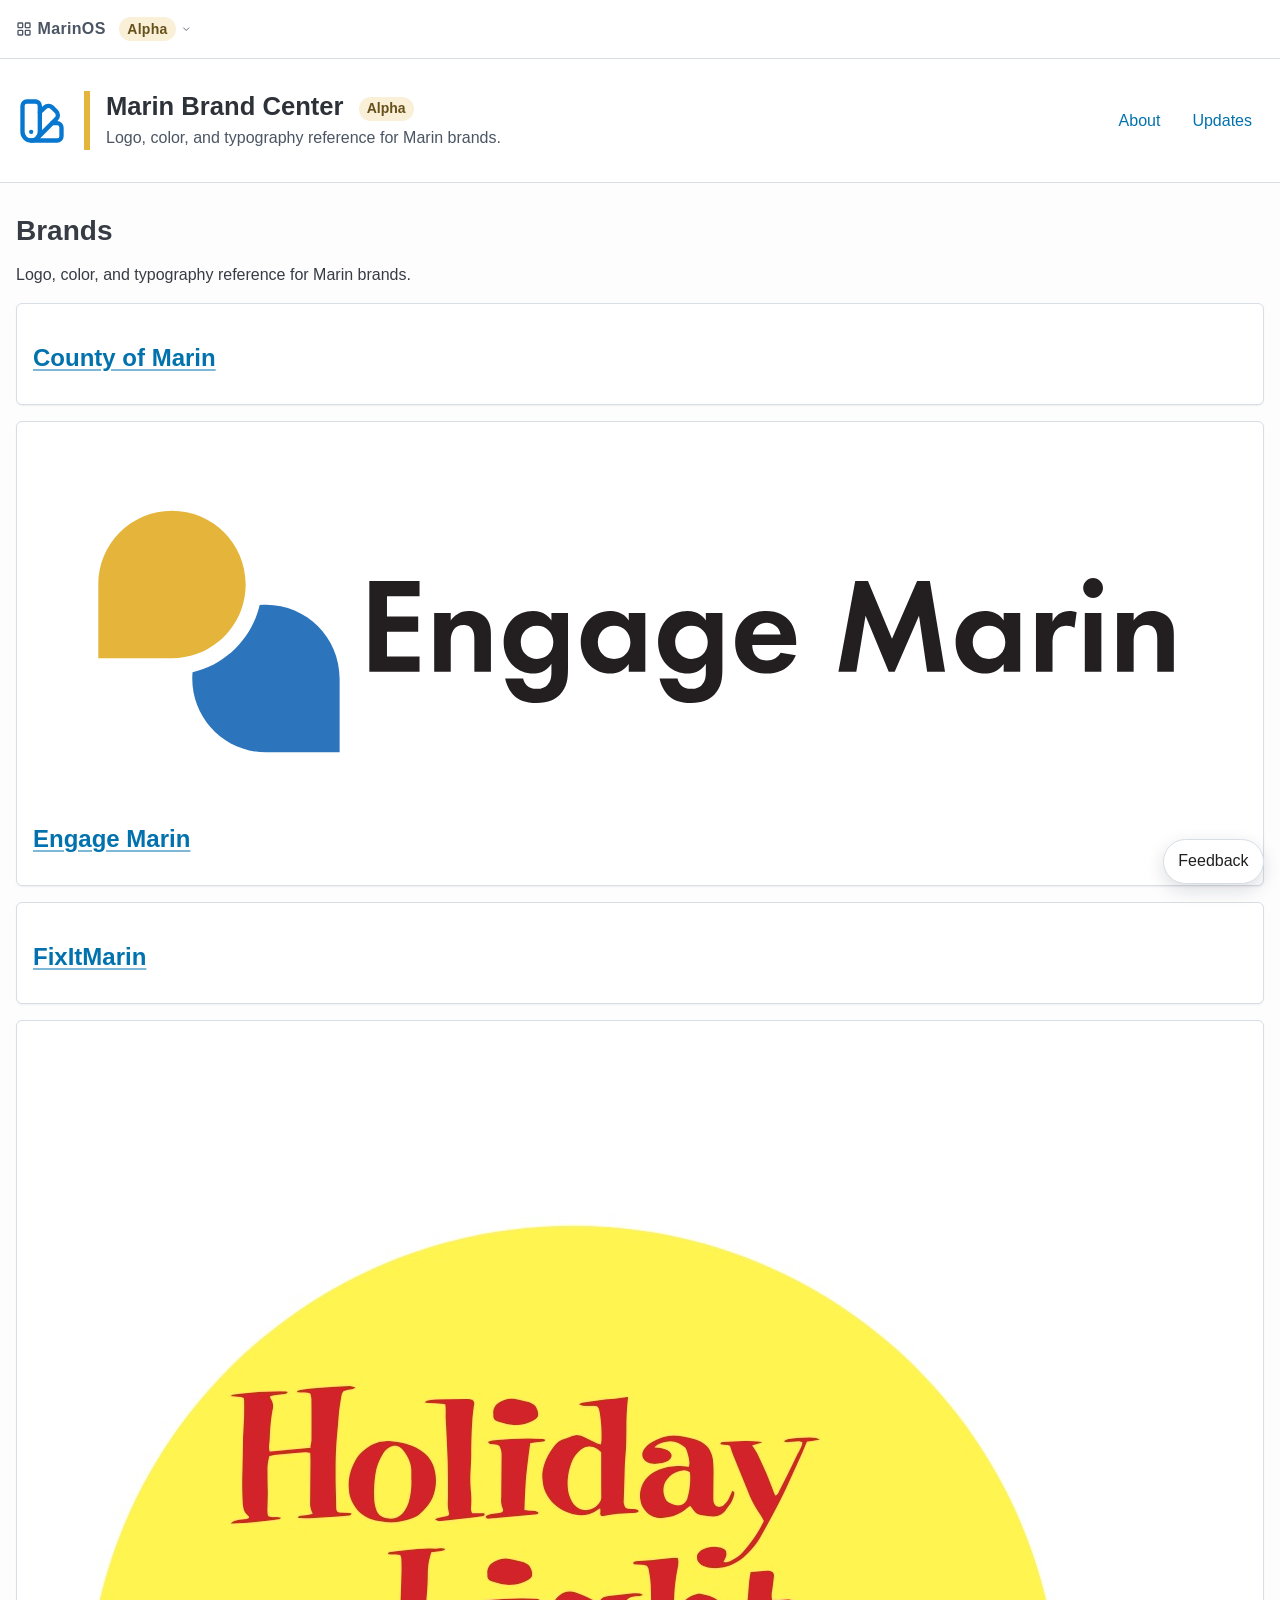
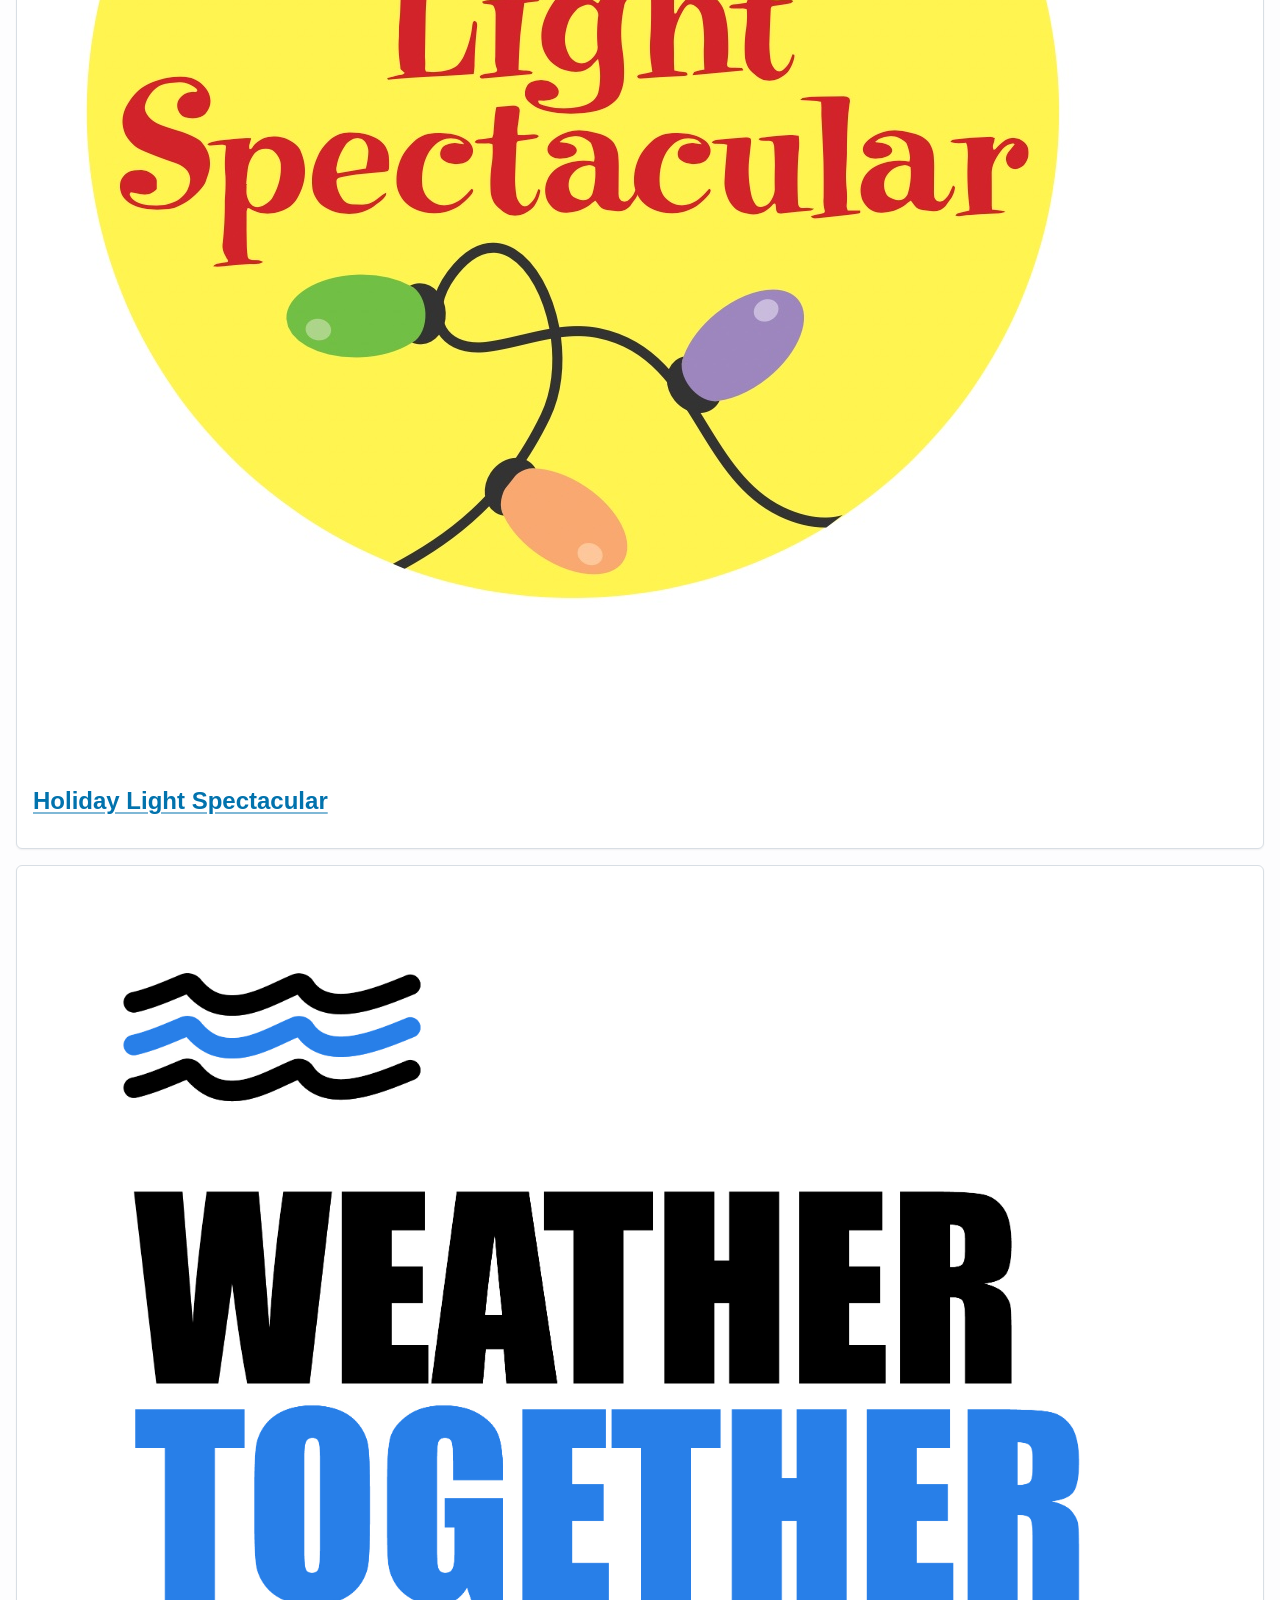
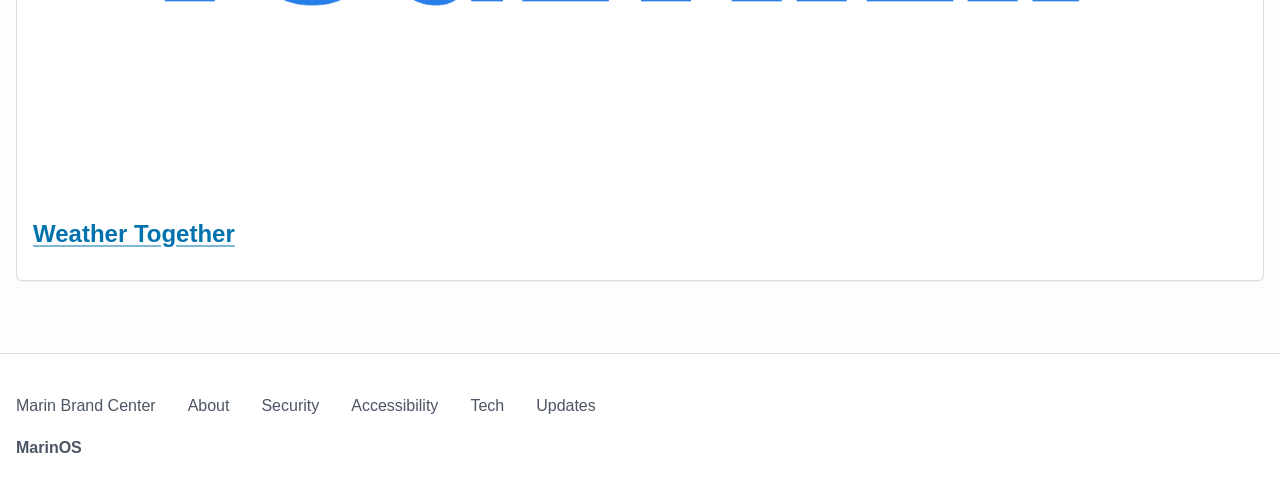
==== commit ba6daae7: "Add Holiday Light Spectacular and Weather Together Two new brands now have their own pages with logo" ====
--- a/index.html
+++ b/index.html
@@ -28,9 +28,11 @@
         <p>Logo, color, and typography reference for Marin brands.</p>
         <div class="directory-grid brand-directory">
           <!-- BRANDS:START — regenerated by scripts/build-all.js from brands/*/brand.json. Do not hand-edit between these markers; add a brand under brands/ instead. -->
-          <article class="app-card directory-card"><img class="brand-card__preview" src="brands/county-of-marin/assets/reference-previews/primary-logo-reference.png" alt="" loading="lazy"><h3><a href="brands/county-of-marin/">County of Marin</a></h3><p>Guide County staff, designers, and vendors in applying the County of Marin logo consistently, while allowing appropriate departmental and agency expression.</p></article>
-          <article class="app-card directory-card"><img class="brand-card__preview" src="brands/engage-marin/assets/logos/engage-marin-logo.svg" alt="" loading="lazy"><h3><a href="brands/engage-marin/">Engage Marin</a></h3><p>Approved Engage Marin logos, colors, and type guidance in one easy place.</p></article>
-          <article class="app-card directory-card"><img class="brand-card__preview" src="brands/fixitmarin/assets/reference-previews/primary-logo-reference.jpg" alt="" loading="lazy"><h3><a href="brands/fixitmarin/">FixItMarin</a></h3><p>Access approved FixItMarin logos, graphics, social media assets, and brand guidance in one easy place.</p></article>
+          <article class="app-card directory-card"><img class="brand-card__preview" src="brands/county-of-marin/assets/reference-previews/primary-logo-reference.png" alt="" loading="lazy"><h3><a href="brands/county-of-marin/">County of Marin</a></h3></article>
+          <article class="app-card directory-card"><img class="brand-card__preview" src="brands/engage-marin/assets/logos/engage-marin-logo.svg" alt="" loading="lazy"><h3><a href="brands/engage-marin/">Engage Marin</a></h3></article>
+          <article class="app-card directory-card"><img class="brand-card__preview" src="brands/fixitmarin/assets/reference-previews/primary-logo-reference.jpg" alt="" loading="lazy"><h3><a href="brands/fixitmarin/">FixItMarin</a></h3></article>
+          <article class="app-card directory-card"><img class="brand-card__preview" src="brands/holiday-light-spectacular/assets/logos/holiday-light-spectacular-white.png" alt="" loading="lazy"><h3><a href="brands/holiday-light-spectacular/">Holiday Light Spectacular</a></h3></article>
+          <article class="app-card directory-card"><img class="brand-card__preview" src="brands/weather-together/assets/logos/weather-together-logo.png" alt="" loading="lazy"><h3><a href="brands/weather-together/">Weather Together</a></h3></article>
           <!-- BRANDS:END -->
         </div>
       </section>
--- a/vendor/marinos/marinos.css
+++ b/vendor/marinos/marinos.css
@@ -470,6 +470,17 @@
 .app-menu-toggle {
   display: none;
   margin: 0;
+  border: 1px solid var(--app-control-border);
+  background: none;
+  color: var(--app-text);
+}
+
+.app-menu-toggle:hover,
+.app-menu-toggle:focus-visible,
+.app-menu-toggle[aria-expanded="true"] {
+  border-color: var(--app-accent);
+  background: none;
+  color: var(--app-accent);
 }
 
 .app-identity {
@@ -953,6 +964,97 @@
 
 .copy-button.is-copied .copy-check-icon {
   display: block;
+}
+
+/* Filter layout and the collapsible filter panel. A filter column beside a list of results (the pattern in
+   marin-docs' search/shared/search-layout.css, which this now owns the layout shell of; the field and facet
+   styles stay with the app). A button[data-filter-toggle] at the top of the column hides and shows the panel
+   (app-shell.js sets data-filters on .search-layout and data-open on the panel). Open, the button sits at the
+   column's right edge; hidden, the column shrinks to just the button. Narrow screens stack the column above the
+   results and start hidden. Only this bundle's tokens are used, so it looks the same in every app. */
+.search-layout {
+  display: grid;
+  grid-template-columns: 15.5rem minmax(0, 1fr);
+  gap: 2rem;
+  align-items: start;
+}
+
+.search-side {
+  position: sticky;
+  top: 1rem;
+  align-self: start;
+}
+
+.search-results {
+  min-width: 0;
+}
+
+.filter-toggle {
+  display: flex;
+  align-items: center;
+  justify-content: center;
+  width: 2.75rem;
+  height: 2.75rem;
+  margin: 0 0 1rem;
+  padding: 0;
+  border: 1px solid var(--app-border);
+  border-radius: var(--pico-border-radius);
+  background: var(--app-surface);
+  color: var(--app-muted);
+  cursor: pointer;
+}
+
+.filter-toggle:hover {
+  border-color: var(--app-accent);
+  background: color-mix(in srgb, var(--app-accent) 8%, var(--app-surface));
+}
+
+.filter-toggle:focus-visible {
+  outline: 2px solid var(--app-accent);
+  outline-offset: 1px;
+}
+
+.filter-toggle svg {
+  width: 1.25rem;
+  height: 1.25rem;
+  fill: none;
+  stroke: currentColor;
+  stroke-width: 2;
+  stroke-linecap: round;
+  stroke-linejoin: round;
+}
+
+/* SVG elements have no hidden property in script, so app-shell.js toggles the attribute and this honors it. */
+.filter-toggle svg[hidden] {
+  display: none;
+}
+
+.search-layout[data-filters="open"] .filter-toggle {
+  margin-left: auto;
+}
+
+.search-sidebar[data-open="false"] {
+  display: none;
+}
+
+.search-layout[data-filters="closed"] {
+  grid-template-columns: auto minmax(0, 1fr);
+  column-gap: 1rem;
+}
+
+@media (max-width: 850px) {
+  .search-layout,
+  .search-layout[data-filters="closed"] {
+    grid-template-columns: minmax(0, 1fr);
+  }
+
+  .search-side {
+    position: static;
+  }
+
+  .search-layout[data-filters="open"] .filter-toggle {
+    margin-left: 0;
+  }
 }
 
 /* The Updates feature (app-shell.js's loadUpdates()) renders its
@@ -1746,7 +1848,7 @@
   stroke-linejoin: round;
 }
 
-/* Marin App Shell 1.12.2: component integration only.
+/* Marin App Shell 1.18.0: component integration only.
    General visual rules come from the locked, unmodified Marin UI input. */
 marin-os-banner,
 marin-app-header,
@@ -1876,3 +1978,472 @@
     transition: none;
   }
 }
+
+/* Filter panel, narrow screens: the filter button sits beside the first element of the results (the tab row)
+   instead of on a row of its own, so the button does not add a band of empty space above the page. The panel,
+   when open, takes the full row under them. */
+@media (max-width: 850px) {
+  .search-layout,
+  .search-layout[data-filters="closed"] {
+    grid-template-columns: auto minmax(0, 1fr);
+    column-gap: 0.5rem;
+    row-gap: 0;
+  }
+
+  .search-layout > .search-side,
+  .search-layout > .search-results {
+    display: contents;
+  }
+
+  .search-layout .filter-toggle {
+    grid-column: 1;
+    grid-row: 1;
+    margin: 0;
+  }
+
+  .search-layout > .search-results > :first-child {
+    grid-column: 2;
+    grid-row: 1;
+    min-width: 0;
+  }
+
+  .search-layout > .search-results > :not(:first-child) {
+    grid-column: 1 / -1;
+  }
+
+  .search-layout .search-sidebar {
+    grid-column: 1 / -1;
+    grid-row: 2;
+    padding-top: 1rem;
+  }
+}
+
+/* Filter panel heading: the visible name of the panel (the panel's aria-labelledby points at it) with the
+   Reset button on the same line, so neither takes a row of its own. */
+.search-panel-header {
+  display: flex;
+  align-items: center;
+  justify-content: space-between;
+  gap: 0.5rem;
+  margin: 0 0 1rem;
+}
+
+.search-panel-title {
+  margin: 0;
+  font-family: inherit;
+  font-size: 0.9rem;
+  font-weight: 700;
+  line-height: inherit;
+  color: inherit;
+}
+
+/* Action buttons: secondary buttons that do something other than submit a form (Copy, Link, CSV, RSS, Reset, PNG).
+   Same quiet treatment as the .copy-button on a listing: no fill, muted text, a border only on hover. Only a button
+   that submits a form is the solid blue or dark one. A row of them is a .action-toolbar made of .action-group
+   clusters, like a Bootstrap button toolbar; the .action-search field can sit at the end of the row. */
+.action-toolbar {
+  display: flex;
+  flex-wrap: wrap;
+  align-items: center;
+  gap: 0.5rem;
+  margin: 0 0 1rem;
+}
+
+.action-group {
+  display: inline-flex;
+  width: auto;
+  margin: 0;
+  border: 1px solid var(--app-border);
+  border-radius: var(--pico-border-radius);
+}
+
+.action-group[hidden],
+.action-group:not(:has(> :not([hidden]))) {
+  display: none;
+}
+
+.action-button,
+a.action-button[role="button"] {
+  display: inline-flex;
+  align-items: center;
+  justify-content: center;
+  gap: 0.375rem;
+  width: auto;
+  min-height: 2.25rem;
+  margin: 0;
+  padding: 0.25rem 0.625rem;
+  border: 1px solid transparent;
+  border-radius: var(--pico-border-radius);
+  background: none;
+  box-shadow: none;
+  color: var(--app-muted);
+  font-size: 0.875rem;
+  font-weight: 600;
+  line-height: 1.25;
+  text-decoration: none;
+  white-space: nowrap;
+  cursor: pointer;
+}
+
+.action-button[hidden],
+a.action-button[role="button"][hidden] {
+  display: none;
+}
+
+.action-button:hover {
+  border-color: var(--app-border);
+  background: none;
+  color: var(--app-accent);
+}
+
+.action-button:focus-visible {
+  outline: 2px solid var(--app-accent);
+  outline-offset: 1px;
+}
+
+.action-button[aria-pressed="true"] {
+  background: color-mix(in srgb, var(--app-accent) 14%, var(--app-surface));
+  color: var(--app-accent-on-tint);
+}
+
+.action-button[aria-disabled="true"],
+.action-button:disabled {
+  opacity: 0.5;
+  cursor: not-allowed;
+}
+
+.action-button svg {
+  width: 1rem;
+  height: 1rem;
+  fill: none;
+  stroke: currentColor;
+  stroke-width: 2;
+  stroke-linecap: round;
+  stroke-linejoin: round;
+}
+
+/* Action buttons carry an icon and no visible text; the name is the aria-label (and the title, for hover). */
+.action-button:has(> svg:only-child) {
+  min-width: 2.25rem;
+  padding-inline: 0.5rem;
+}
+
+/* Inside a group the buttons share the group's border: no border of their own, a tint on hover, a line between. */
+.action-group > .action-button {
+  border-color: transparent;
+  border-radius: 0;
+}
+
+.action-group > .action-button:first-child {
+  border-top-left-radius: calc(var(--pico-border-radius) - 1px);
+  border-bottom-left-radius: calc(var(--pico-border-radius) - 1px);
+}
+
+.action-group > .action-button:last-child {
+  border-top-right-radius: calc(var(--pico-border-radius) - 1px);
+  border-bottom-right-radius: calc(var(--pico-border-radius) - 1px);
+}
+
+.action-group > :not([hidden]) ~ .action-button:not([hidden]) {
+  border-left-color: var(--app-border);
+}
+
+.action-group > .action-button:hover {
+  background: color-mix(in srgb, var(--app-accent) 8%, var(--app-surface));
+  color: var(--app-accent-on-tint);
+}
+
+.action-group > .action-button:focus-visible {
+  outline-offset: -2px;
+}
+
+/* The icon buttons under a listing (.copy-button: Copy, Show on map, Directions) cluster the same way. */
+.action-group > .copy-button {
+  width: 2.25rem;
+  height: 2.25rem;
+  border: 1px solid transparent;
+  border-radius: 0;
+  background: none;
+  color: var(--app-muted);
+}
+
+.action-group > .copy-button svg {
+  width: 1rem;
+  height: 1rem;
+}
+
+.action-group > .copy-button:first-child {
+  border-top-left-radius: calc(var(--pico-border-radius) - 1px);
+  border-bottom-left-radius: calc(var(--pico-border-radius) - 1px);
+}
+
+.action-group > .copy-button:last-child {
+  border-top-right-radius: calc(var(--pico-border-radius) - 1px);
+  border-bottom-right-radius: calc(var(--pico-border-radius) - 1px);
+}
+
+.action-group > :not([hidden]) ~ .copy-button {
+  border-left-color: var(--app-border);
+}
+
+.action-group > .copy-button:hover {
+  border-color: transparent;
+  background: color-mix(in srgb, var(--app-accent) 8%, var(--app-surface));
+  color: var(--app-accent-on-tint);
+}
+
+.action-group > :not([hidden]) ~ .copy-button:hover {
+  border-left-color: var(--app-border);
+}
+
+.action-group > .copy-button:focus-visible {
+  outline-offset: -2px;
+}
+
+.action-group > .copy-button.is-copied {
+  color: var(--app-success);
+}
+
+/* A spaced group: separate bordered buttons with a gap and a 44 px target, for controls pressed often or on touch
+   (a Previous and Next pair). Use it instead of a joined group when people with limited fine motor control, or
+   wide fingers, could press the wrong one. */
+.action-group.action-group--spaced {
+  gap: 0.75rem;
+  border: 0;
+  border-radius: 0;
+}
+
+.action-group.action-group--spaced > .action-button,
+.action-group.action-group--spaced > :not([hidden]) ~ .action-button:not([hidden]) {
+  min-width: 2.75rem;
+  min-height: 2.75rem;
+  border: 1px solid var(--app-border);
+  border-radius: var(--pico-border-radius);
+}
+
+.action-group.action-group--spaced > .action-button:hover {
+  border-color: var(--app-accent);
+}
+
+/* A select that belongs to the group (a format picker beside Copy) is borderless and as tall as the buttons. */
+.action-group select {
+  width: auto;
+  min-height: 2.25rem;
+  margin: 0;
+  padding-block: 0.25rem;
+  border-color: transparent;
+  background-color: transparent;
+  box-shadow: none;
+  color: var(--app-muted);
+  font-size: 0.875rem;
+  font-weight: 600;
+}
+
+/* The always-visible text filter at the end of a toolbar row. Its label is visually hidden and its wrapper is a
+   search landmark, so it keeps a name without a stacked label. */
+.action-search {
+  flex: 1 1 12rem;
+  min-width: 10rem;
+  max-width: 20rem;
+  margin: 0;
+}
+
+.action-search input[type="search"] {
+  width: 100%;
+  height: calc(2.25rem + 2px);
+  margin: 0;
+  padding-block: 0;
+}
+
+@media (max-width: 600px) {
+  .action-search {
+    flex-basis: 100%;
+    max-width: none;
+  }
+}
+
+/* Danger: an action that deletes or discards. Quiet until pointed at, then red, so it is never mistaken for the safe choice. */
+.action-button.is-danger:hover,
+.action-group > .action-button.is-danger:hover {
+  border-color: var(--app-danger);
+  background: none;
+  color: var(--app-danger-text);
+}
+
+/* A button that opens a menu (the Share and Download menus): the caret sits after the icon. */
+.action-button.menu-toggle {
+  gap: 0.25rem;
+}
+
+/* Dialog buttons: right-aligned, with words (Cancel, Close, Save). One solid button at most, the one that submits. */
+.dialog-actions {
+  display: flex;
+  flex-wrap: wrap;
+  justify-content: flex-end;
+  align-items: center;
+  gap: 0.75rem;
+  margin-top: 1.5rem;
+}
+
+.dialog-actions > .action-button {
+  min-height: 2.75rem;
+  padding-inline: 1rem;
+  border-color: var(--app-border);
+}
+
+.dialog-actions > button:not(.action-button) {
+  width: auto;
+  margin: 0;
+}
+
+/* Tabs: a row of buttons that switch the view (List, Calendar, Map). The chosen tab is solid, with text and
+   color together, never color alone. Use role="tablist" on .tab-list and role="tab" with aria-selected on each. */
+.tab-list {
+  display: flex;
+  flex-wrap: wrap;
+  gap: 0.5rem;
+  margin: 0 0 1rem;
+  padding-bottom: 0.5rem;
+  border-bottom: 1px solid var(--app-border);
+}
+
+.tab-button {
+  width: auto;
+  min-height: 2.25rem;
+  margin: 0;
+  padding: 0.375rem 0.75rem;
+  border: 0;
+  border-radius: var(--pico-border-radius);
+  background: none;
+  box-shadow: none;
+  color: var(--app-muted);
+  font-size: inherit;
+  cursor: pointer;
+}
+
+.tab-button:hover {
+  color: var(--app-accent);
+}
+
+.tab-button:focus-visible {
+  outline: 2px solid var(--app-accent);
+  outline-offset: 1px;
+}
+
+.tab-button[aria-selected="true"],
+.tab-button[aria-pressed="true"] {
+  background: var(--app-accent);
+  color: #ffffff;
+  font-weight: 700;
+}
+
+/* Dark mode's accent is a light blue, where white text is 1.7:1; dark text is 10.6:1. */
+@media (prefers-color-scheme: dark) {
+  .tab-button[aria-selected="true"],
+  .tab-button[aria-pressed="true"] {
+    color: #101418;
+  }
+}
+
+/* Filter chips: small toggle buttons that narrow a list (Required, Permitted). aria-pressed says which are on;
+   the pressed chip is tinted and bold, not only a different color. */
+.chip-button {
+  display: inline-flex;
+  align-items: center;
+  width: auto;
+  min-height: 2rem;
+  margin: 0;
+  padding: 0.25rem 0.75rem;
+  border: 1px solid var(--app-border);
+  border-radius: 999px;
+  background: none;
+  box-shadow: none;
+  color: var(--app-muted);
+  font-size: 0.875rem;
+  line-height: 1.25;
+  cursor: pointer;
+}
+
+.chip-button:hover {
+  border-color: var(--app-accent);
+  color: var(--app-accent);
+}
+
+.chip-button:focus-visible {
+  outline: 2px solid var(--app-accent);
+  outline-offset: 1px;
+}
+
+.chip-button[aria-pressed="true"] {
+  background: color-mix(in srgb, var(--app-accent) 14%, var(--app-surface));
+  color: var(--app-accent-on-tint);
+  font-weight: 700;
+}
+
+/* A row of filter chips. Put role="group" and an aria-label on it. Pico turns a role="group" into one joined,
+   full-width control, so this puts each chip back to its own size. */
+.chip-group,
+.chip-group[role="group"] {
+  display: flex;
+  flex-wrap: wrap;
+  align-items: center;
+  gap: 0.5rem;
+  width: auto;
+  margin: 0;
+  border: 0;
+  border-radius: 0;
+  box-shadow: none;
+}
+
+.chip-group > .chip-button {
+  flex: 0 0 auto;
+  width: auto;
+  border: 1px solid var(--app-border);
+  border-radius: 999px;
+}
+
+.chip-group > .chip-button:hover,
+.chip-group > .chip-button[aria-pressed="true"] {
+  border-color: var(--app-accent);
+}
+
+/* Sortable column headers: a button that reads as the header text. The th carries aria-sort; the arrow follows it. */
+.sort-button {
+  width: auto;
+  margin: 0;
+  padding: 0;
+  border: 0;
+  background: none;
+  box-shadow: none;
+  color: inherit;
+  font: inherit;
+  font-weight: 700;
+  cursor: pointer;
+}
+
+.sort-button:hover,
+.sort-button:focus-visible {
+  text-decoration: underline;
+}
+
+th[aria-sort="ascending"] .sort-button::after {
+  content: " \25b2";
+}
+
+th[aria-sort="descending"] .sort-button::after {
+  content: " \25bc";
+}
+
+/* A visually hidden form control stays 1 px. Pico makes every input as wide as its row and at least 44 px tall, with a
+   selector too specific for .visually-hidden to win, so a hidden file input made the page wider than the window. */
+input.visually-hidden,
+select.visually-hidden,
+textarea.visually-hidden {
+  width: 1px !important;
+  height: 1px !important;
+  min-width: 0 !important;
+  min-height: 0 !important;
+  margin: -1px !important;
+  padding: 0 !important;
+  border: 0 !important;
+}
